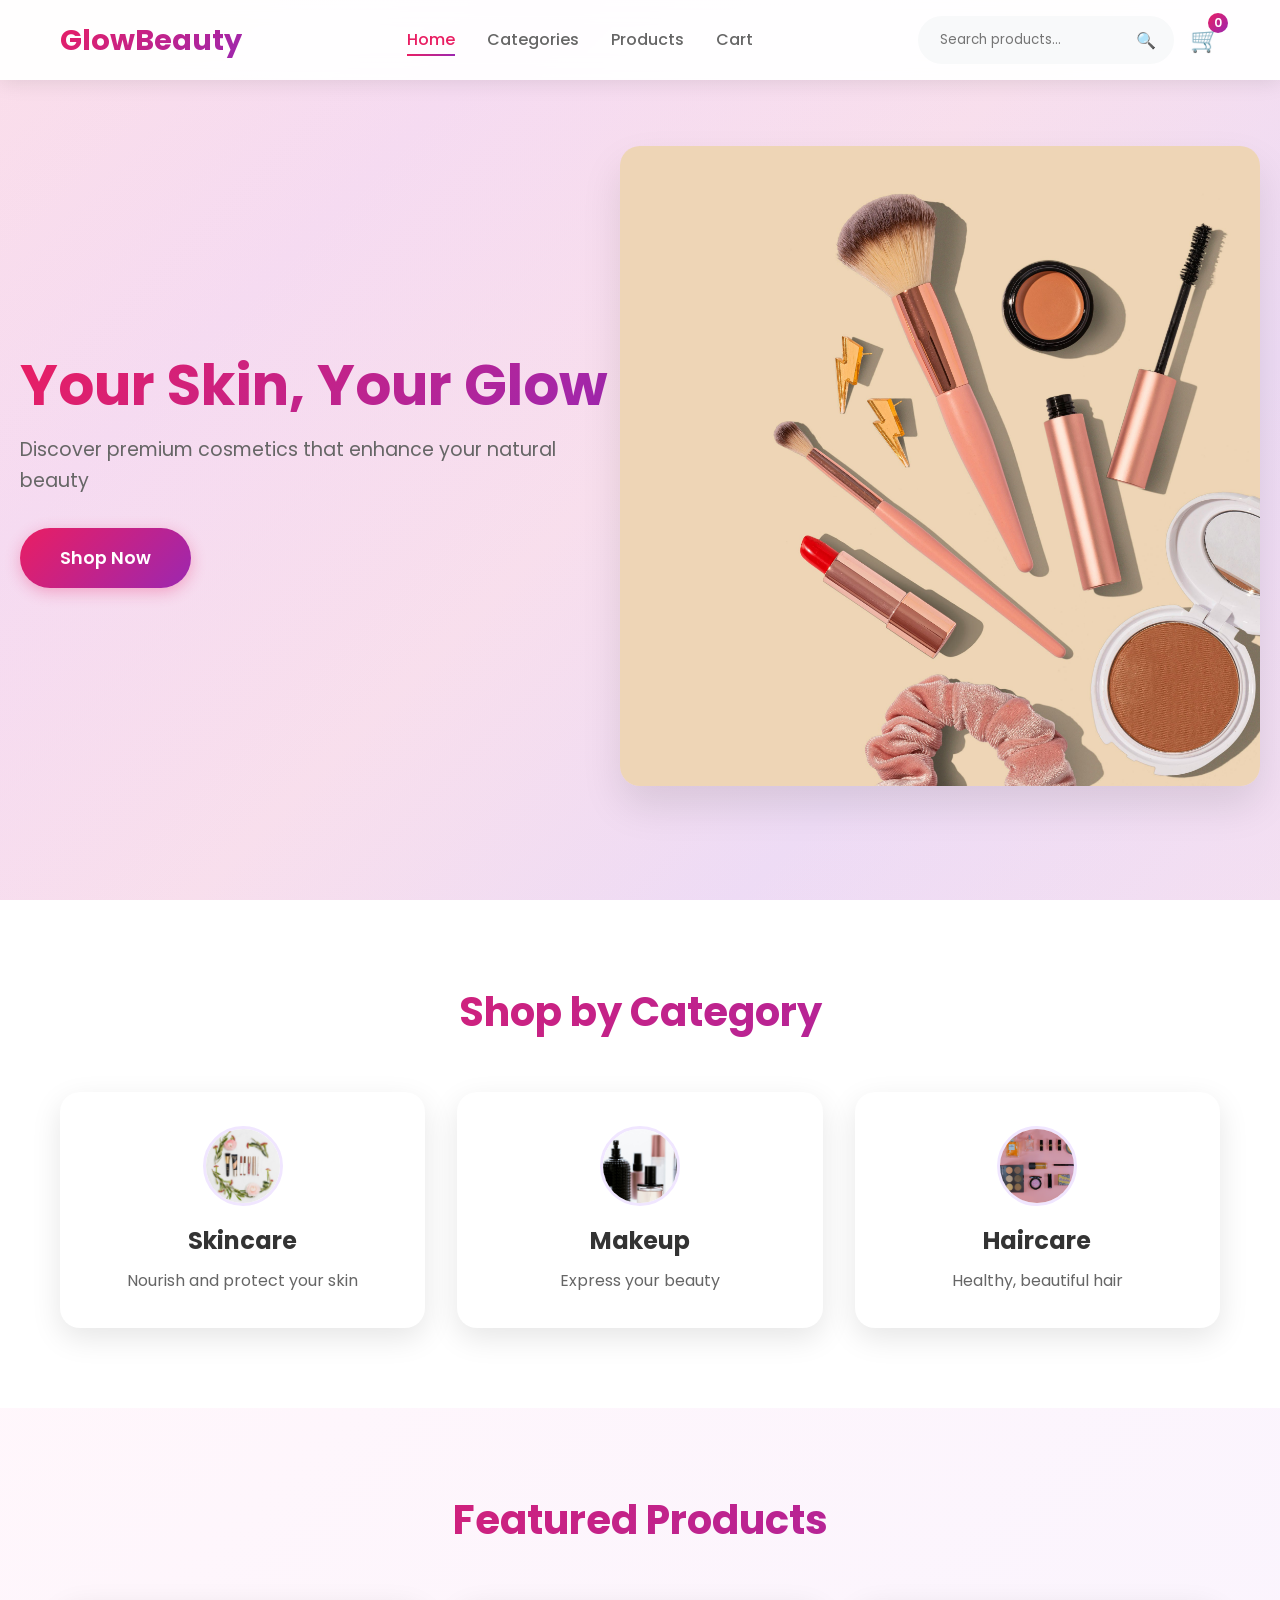
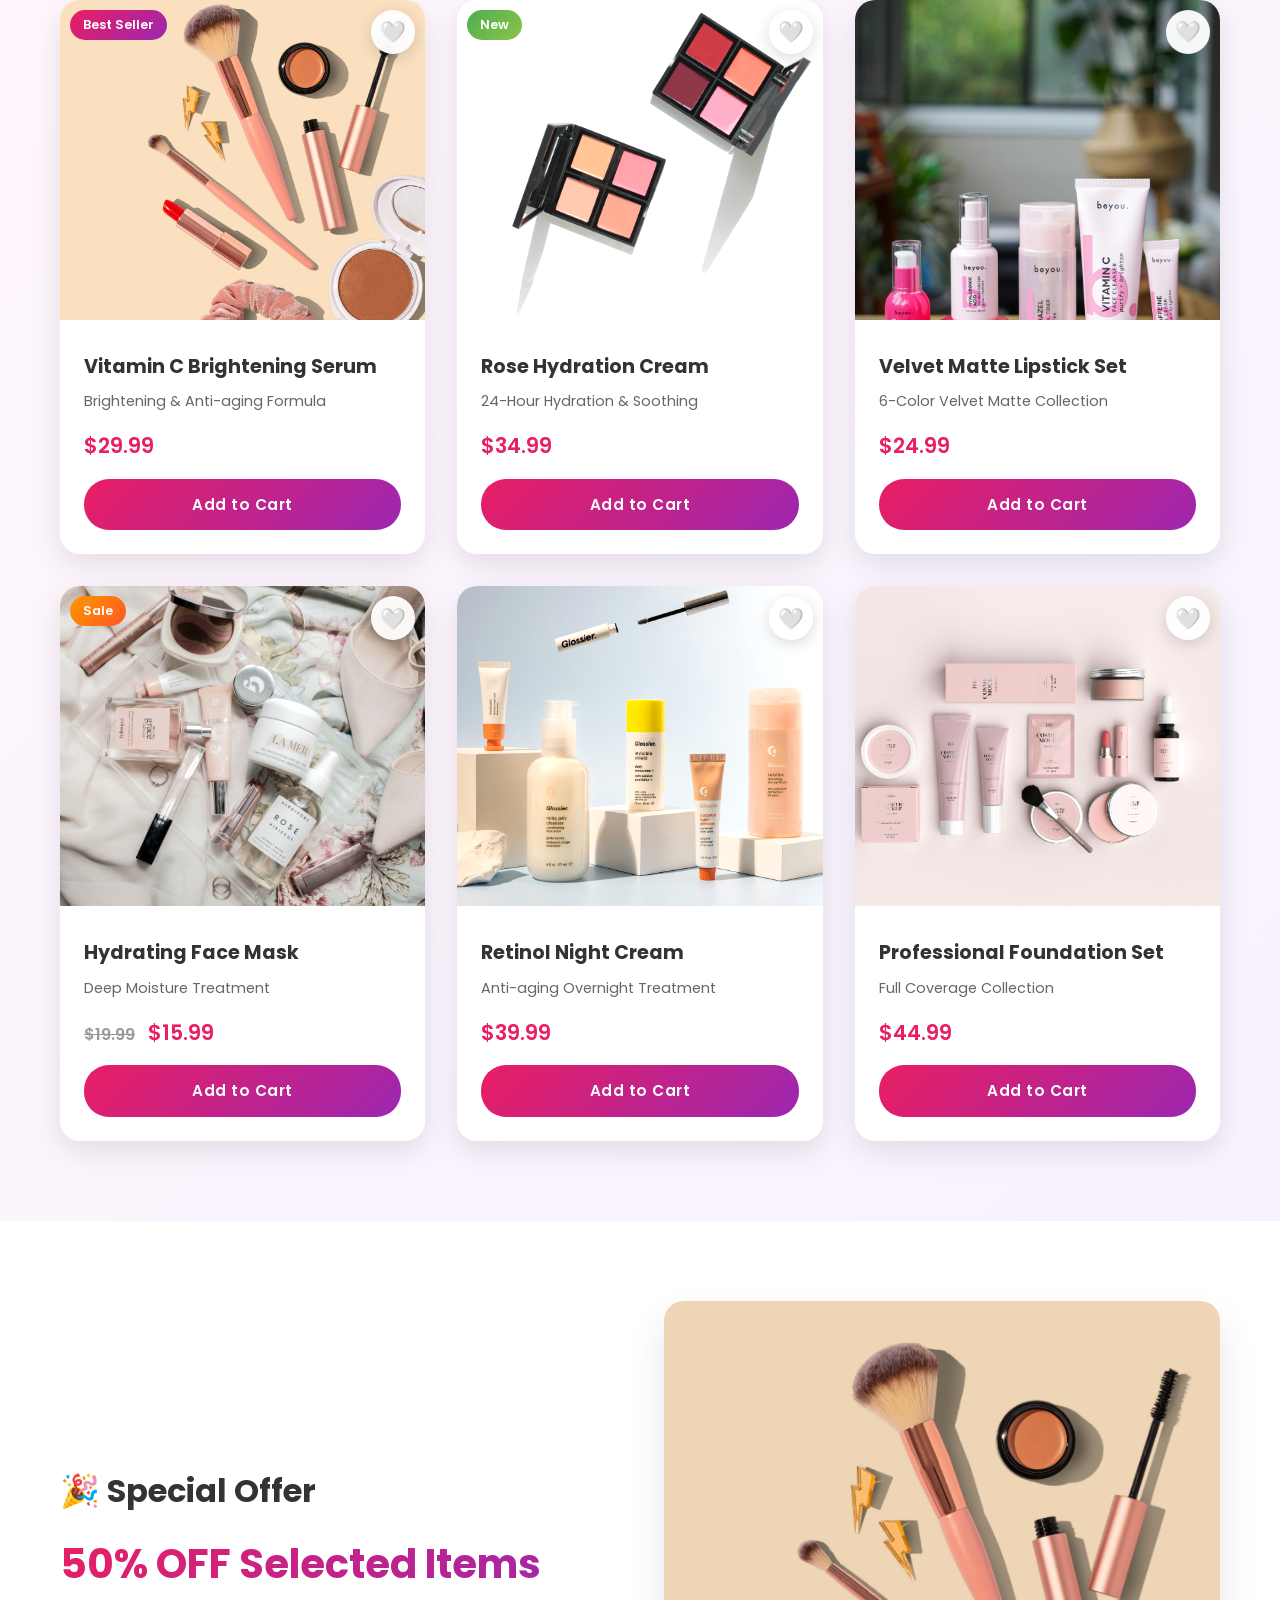
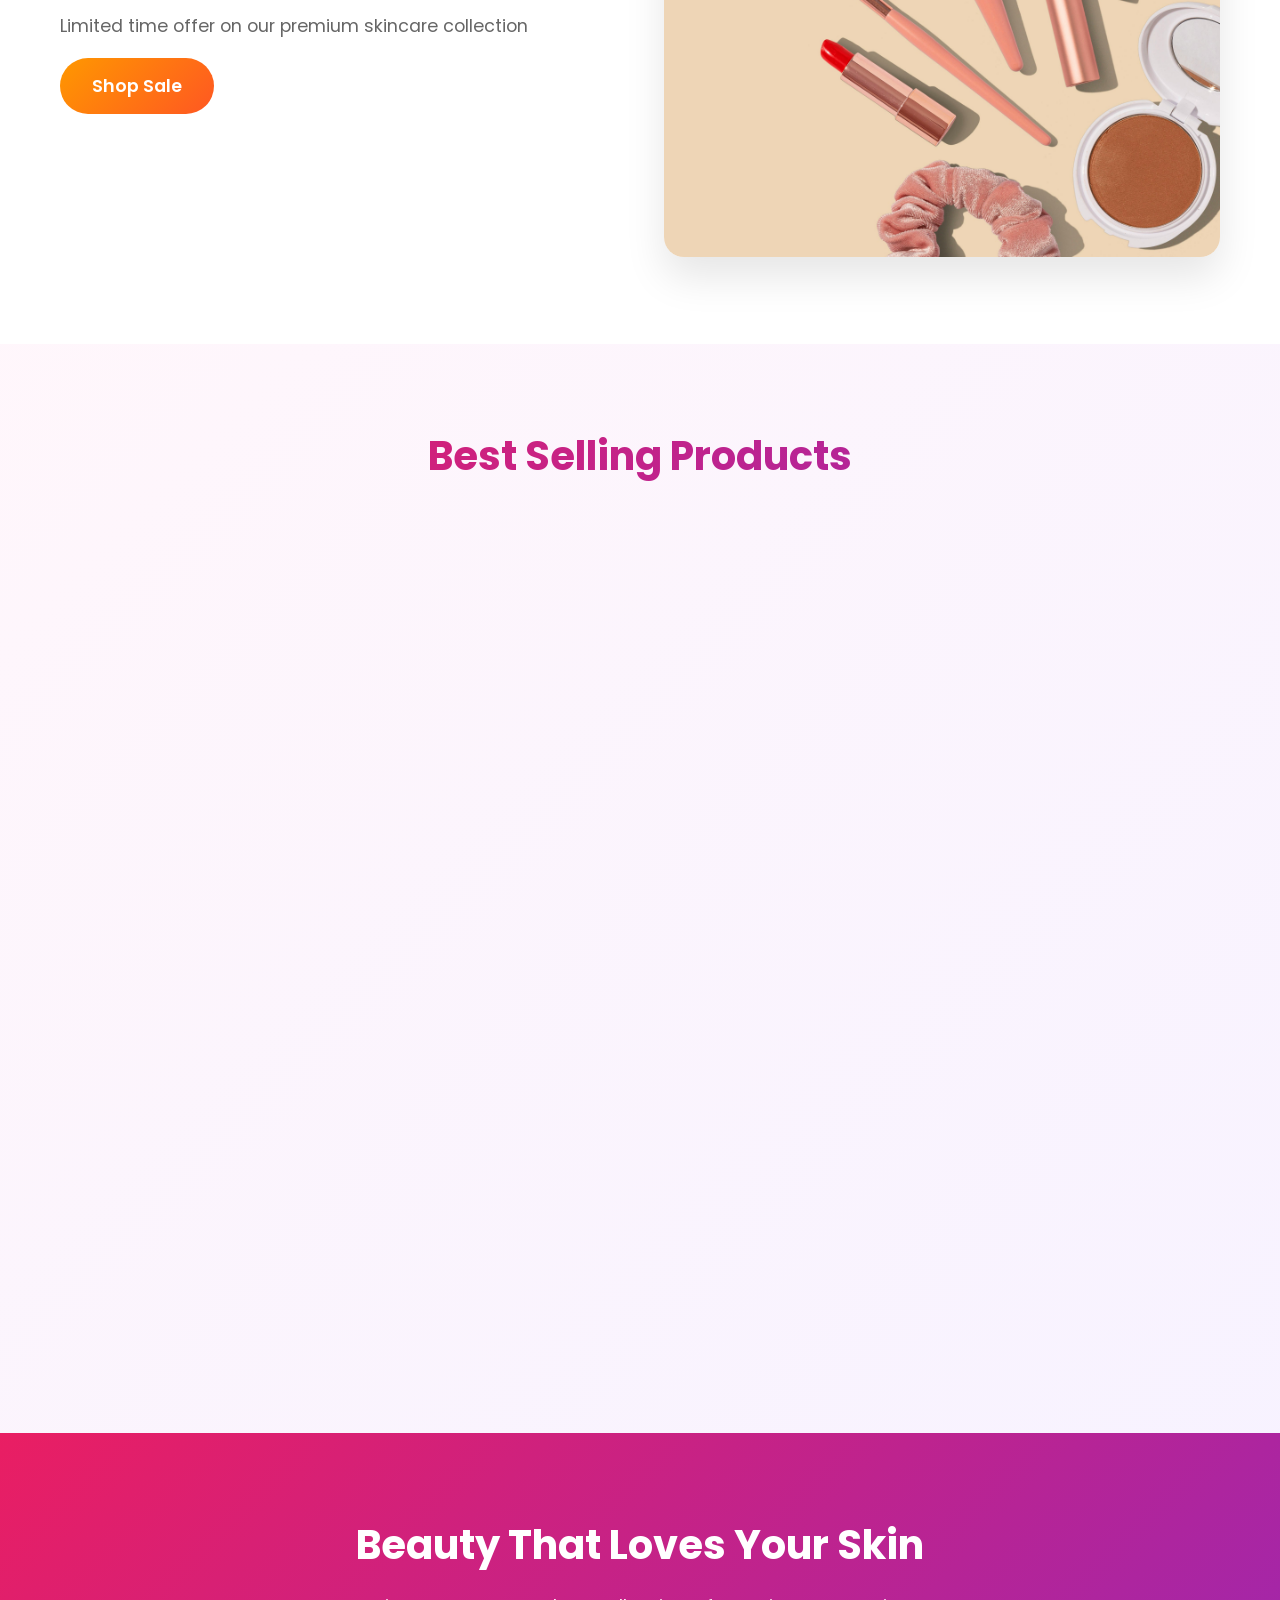
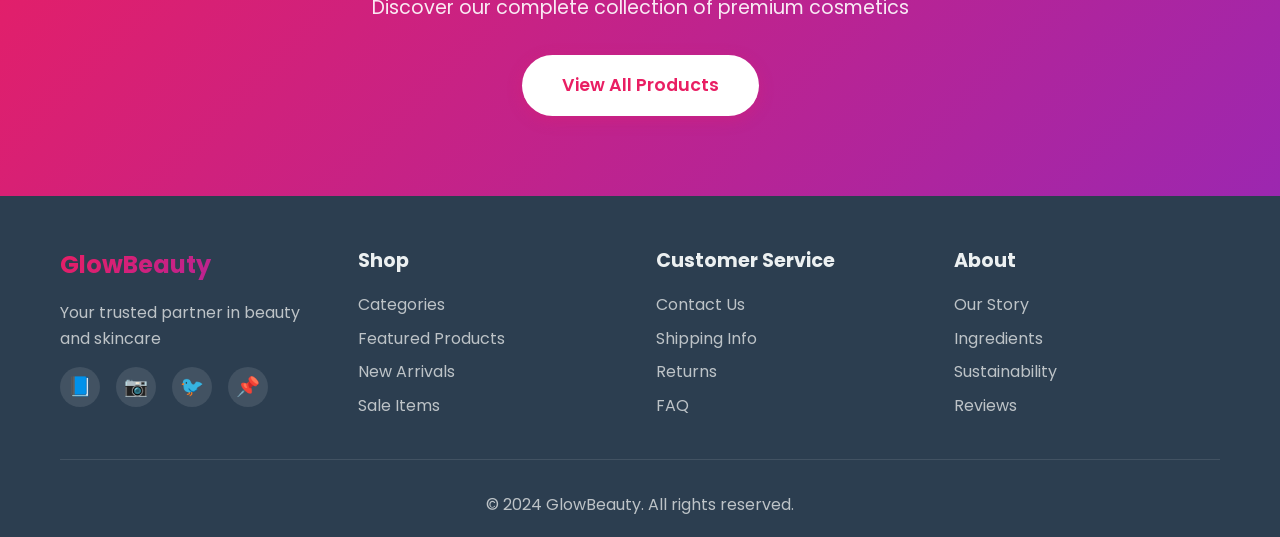
==== index.html @ b6ada960 "first commit" ====
<!DOCTYPE html>
<html lang="en">
<head>
    <meta charset="UTF-8">
    <meta name="viewport" content="width=device-width, initial-scale=1.0">
    <title>GlowBeauty - Premium Cosmetics Shop</title>
    <meta name="description" content="Discover premium cosmetics and skincare products at GlowBeauty. Shop our curated collection of beauty essentials.">
    <link href="https://fonts.googleapis.com/css2?family=Poppins:wght@300;400;500;600;700&display=swap" rel="stylesheet">
    <link rel="stylesheet" href="style.css">
</head>
<body>
    <!-- Header -->
    <header class="header">
        <nav class="navbar">
            <div class="nav-container">
                <div class="logo">
                    <a href="index.html"><h2>GlowBeauty</h2></a>
                </div>
                <ul class="nav-menu">
                    <li><a href="index.html" class="active">Home</a></li>
                    <li><a href="categories.html">Categories</a></li>
                    <li><a href="products.html">Products</a></li>
                    <li><a href="cart.html">Cart</a></li>
                </ul>
                <div class="nav-icons">
                    <div class="search-box">
                        <input type="text" id="searchInput" placeholder="Search products...">
                        <button class="search-btn">🔍</button>
                    </div>
                    <div class="cart-icon" id="cartIconNav">
                        <a href="cart.html">
                            <span class="cart-count">0</span>
                            🛒
                        </a>
                    </div>
                </div>
                <div class="hamburger">
                    <span></span>
                    <span></span>
                    <span></span>
                </div>
            </div>
        </nav>
    </header>

    <!-- Hero Section -->
    <section id="home" class="hero">
        <div class="hero-content">
            <h1>Your Skin, Your Glow</h1>
            <p>Discover premium cosmetics that enhance your natural beauty</p>
            <a href="products.html" class="cta-button">Shop Now</a>
        </div>
        <div class="hero-image">
            <img src="images/products/product1 (1).jpg" alt="Premium Cosmetic Products">
        </div>
    </section>

    <!-- Categories Section -->
    <section id="categories" class="categories">
        <div class="container">
            <h2>Shop by Category</h2>
            <div class="category-grid">
                <a href="products.html?category=skincare" class="category-card">
                    <div class="category-image">
                        <img src="images/categories/category1.jpg" alt="Skincare">
                    </div>
                    <h3>Skincare</h3>
                    <p>Nourish and protect your skin</p>
                </a>
                <a href="products.html?category=makeup" class="category-card">
                    <div class="category-image">
                        <img src="images/categories/category2.jpg" alt="Makeup">
                    </div>
                    <h3>Makeup</h3>
                    <p>Express your beauty</p>
                </a>
                <a href="products.html?category=haircare" class="category-card">
                    <div class="category-image">
                        <img src="images/categories/category3.jpg" alt="Haircare">
                    </div>
                    <h3>Haircare</h3>
                    <p>Healthy, beautiful hair</p>
                </a>
            </div>
        </div>
    </section>

    <!-- Featured Products -->
    <section id="products" class="featured-products">
        <div class="container">
            <h2>Featured Products</h2>
            <div class="product-grid" id="productGrid">
                <!-- Products will be dynamically rendered by JavaScript -->
            </div>
        </div>
    </section>

    <!-- Promotion Section -->
    <section class="promotion">
        <div class="container">
            <div class="promo-content">
                <div class="promo-text">
                    <h2>🎉 Special Offer</h2>
                    <h3>50% OFF Selected Items</h3>
                    <p>Limited time offer on our premium skincare collection</p>
                    <a href="products.html" class="promo-button">Shop Sale</a>
                </div>
                <div class="promo-image">
                    <img src="images/products/product1 (1).jpg" alt="Special Promotion">
                </div>
            </div>
        </div>
    </section>

    <!-- Product Showcase -->
    <section class="product-showcase">
        <div class="container">
            <h2>Best Selling Products</h2>
            <div class="showcase-grid" id="showcaseGrid">
                <!-- Showcase products will be dynamically rendered by JavaScript -->
            </div>
        </div>
    </section>

    <!-- CTA Banner -->
    <section class="cta-banner">
        <div class="container">
            <h2>Beauty That Loves Your Skin</h2>
            <p>Discover our complete collection of premium cosmetics</p>
            <a href="products.html" class="cta-button">View All Products</a>
        </div>
    </section>

    <!-- Footer -->
    <footer class="footer">
        <div class="container">
            <div class="footer-content">
                <div class="footer-section">
                    <h3>GlowBeauty</h3>
                    <p>Your trusted partner in beauty and skincare</p>
                    <div class="social-icons">
                        <a href="#">📘</a>
                        <a href="#">📷</a>
                        <a href="#">🐦</a>
                        <a href="#">📌</a>
                    </div>
                </div>
                <div class="footer-section">
                    <h4>Shop</h4>
                    <ul>
                        <li><a href="categories.html">Categories</a></li>
                        <li><a href="products.html">Featured Products</a></li>
                        <li><a href="products.html">New Arrivals</a></li>
                        <li><a href="products.html">Sale Items</a></li>
                    </ul>
                </div>
                <div class="footer-section">
                    <h4>Customer Service</h4>
                    <ul>
                        <li><a href="#">Contact Us</a></li>
                        <li><a href="#">Shipping Info</a></li>
                        <li><a href="#">Returns</a></li>
                        <li><a href="#">FAQ</a></li>
                    </ul>
                </div>
                <div class="footer-section">
                    <h4>About</h4>
                    <ul>
                        <li><a href="#">Our Story</a></li>
                        <li><a href="#">Ingredients</a></li>
                        <li><a href="#">Sustainability</a></li>
                        <li><a href="#">Reviews</a></li>
                    </ul>
                </div>
            </div>
            <div class="footer-bottom">
                <p>&copy; 2024 GlowBeauty. All rights reserved.</p>
            </div>
        </div>
    </footer>

    <script src="script.js"></script>
</body>
</html>
---- style.css ----
/* Reset and Base Styles */
* {
    margin: 0;
    padding: 0;
    box-sizing: border-box;
}

body {
    font-family: 'Poppins', sans-serif;
    line-height: 1.6;
    color: #333;
    background: linear-gradient(135deg, #fdf4f9 0%, #f9f0ff 25%, #fef4f8 50%, #f5f0ff 75%, #fdf4f9 100%);
    min-height: 100vh;
    background-attachment: fixed;
}

a {
    text-decoration: none;
    color: inherit;
}

.container {
    max-width: 1200px;
    margin: 0 auto;
    padding: 0 20px;
}

/* Header Styles */
.header {
    background: rgba(255, 255, 255, 0.95);
    backdrop-filter: blur(10px);
    position: fixed;
    top: 0;
    width: 100%;
    z-index: 1000;
    box-shadow: 0 2px 20px rgba(0, 0, 0, 0.1);
}

.navbar {
    padding: 1rem 0;
}

.nav-container {
    max-width: 1200px;
    margin: 0 auto;
    padding: 0 20px;
    display: flex;
    justify-content: space-between;
    align-items: center;
}

.logo a {
    text-decoration: none;
}

.logo h2 {
    background: linear-gradient(135deg, #e91e63, #9c27b0);
    -webkit-background-clip: text;
    -webkit-text-fill-color: transparent;
    background-clip: text;
    font-weight: 700;
    font-size: 1.8rem;
}

.nav-menu {
    display: flex;
    list-style: none;
    gap: 2rem;
}

.nav-menu a {
    text-decoration: none;
    color: #666;
    font-weight: 500;
    transition: color 0.3s ease;
    position: relative;
}

.nav-menu a:hover,
.nav-menu a.active {
    color: #e91e63;
}

.nav-menu a::after {
    content: '';
    position: absolute;
    bottom: -5px;
    left: 0;
    width: 0;
    height: 2px;
    background: linear-gradient(90deg, #e91e63, #9c27b0);
    transition: width 0.3s ease;
}

.nav-menu a:hover::after,
.nav-menu a.active::after {
    width: 100%;
}

.nav-icons {
    display: flex;
    align-items: center;
    gap: 1rem;
}

.search-box {
    display: flex;
    align-items: center;
    background: #f8f9fa;
    border-radius: 25px;
    padding: 0.5rem 1rem;
    border: 2px solid transparent;
    transition: border-color 0.3s ease;
}

.search-box:focus-within {
    border-color: #e91e63;
}

.search-box input {
    border: none;
    background: none;
    outline: none;
    padding: 0.25rem;
    width: 200px;
    font-family: 'Poppins', sans-serif;
}

.search-btn {
    background: none;
    border: none;
    cursor: pointer;
    font-size: 1rem;
}

.cart-icon {
    position: relative;
    cursor: pointer;
    font-size: 1.5rem;
    transition: transform 0.3s ease;
}

.cart-icon:hover {
    transform: scale(1.1);
}

.cart-icon a {
    text-decoration: none;
    color: inherit;
}

.cart-count {
    position: absolute;
    top: -8px;
    right: -8px;
    background: linear-gradient(135deg, #e91e63, #9c27b0);
    color: white;
    border-radius: 50%;
    width: 20px;
    height: 20px;
    display: flex;
    align-items: center;
    justify-content: center;
    font-size: 0.75rem;
    font-weight: 600;
}

.hamburger {
    display: none;
    flex-direction: column;
    cursor: pointer;
}

.hamburger span {
    width: 25px;
    height: 3px;
    background: linear-gradient(90deg, #e91e63, #9c27b0);
    margin: 3px 0;
    transition: 0.3s;
}

/* ===== PAGE HEADER (Shared for inner pages) ===== */
.page-header {
    padding: 120px 20px 40px;
    background: linear-gradient(135deg, rgba(233, 30, 99, 0.08) 0%, rgba(156, 39, 176, 0.08) 100%);
    text-align: center;
}

.page-header h1 {
    font-size: 2.8rem;
    font-weight: 700;
    background: linear-gradient(135deg, #e91e63, #9c27b0);
    -webkit-background-clip: text;
    -webkit-text-fill-color: transparent;
    background-clip: text;
    margin-bottom: 0.5rem;
}

.page-header p {
    color: #666;
    font-size: 1.1rem;
}

.breadcrumb {
    display: flex;
    justify-content: center;
    gap: 0.5rem;
    margin-top: 1rem;
    font-size: 0.9rem;
    color: #999;
}

.breadcrumb a {
    color: #e91e63;
    text-decoration: none;
    transition: color 0.3s ease;
}

.breadcrumb a:hover {
    color: #9c27b0;
}

.breadcrumb span {
    color: #ccc;
}

/* Hero Section */
.hero {
    padding: 120px 20px 80px;
    display: flex;
    align-items: center;
    min-height: 100vh;
    background: linear-gradient(135deg, rgba(233, 30, 99, 0.1) 0%, rgba(156, 39, 176, 0.1) 100%);
}

.hero-content {
    flex: 1;
    max-width: 600px;
}

.hero h1 {
    font-size: 3.5rem;
    font-weight: 700;
    background: linear-gradient(135deg, #e91e63, #9c27b0);
    -webkit-background-clip: text;
    -webkit-text-fill-color: transparent;
    background-clip: text;
    margin-bottom: 1rem;
    line-height: 1.2;
}

.hero p {
    font-size: 1.2rem;
    color: #666;
    margin-bottom: 2rem;
}

.cta-button {
    display: inline-block;
    background: linear-gradient(135deg, #e91e63, #9c27b0);
    color: white;
    border: none;
    padding: 1rem 2.5rem;
    font-size: 1.1rem;
    font-weight: 600;
    border-radius: 50px;
    cursor: pointer;
    transition: all 0.3s ease;
    box-shadow: 0 4px 15px rgba(233, 30, 99, 0.3);
    text-decoration: none;
}

.cta-button:hover {
    transform: translateY(-2px);
    box-shadow: 0 6px 25px rgba(233, 30, 99, 0.4);
}

.hero-image {
    flex: 1;
    text-align: center;
}

.hero-image img {
    max-width: 100%;
    height: auto;
    border-radius: 20px;
    box-shadow: 0 20px 40px rgba(0, 0, 0, 0.1);
}

/* Categories Section */
.categories {
    padding: 80px 0;
    background: white;
}

.categories h2 {
    text-align: center;
    font-size: 2.5rem;
    margin-bottom: 3rem;
    background: linear-gradient(135deg, #e91e63, #9c27b0);
    -webkit-background-clip: text;
    -webkit-text-fill-color: transparent;
    background-clip: text;
}

.category-grid {
    display: grid;
    grid-template-columns: repeat(auto-fit, minmax(250px, 1fr));
    gap: 2rem;
}

.category-card {
    background: white;
    padding: 2rem;
    border-radius: 20px;
    text-align: center;
    box-shadow: 0 10px 30px rgba(0, 0, 0, 0.1);
    transition: all 0.3s ease;
    cursor: pointer;
    border: 2px solid transparent;
}

.category-card:hover {
    transform: translateY(-10px);
    box-shadow: 0 20px 40px rgba(233, 30, 99, 0.2);
    border-color: #e91e63;
}

.category-icon {
    font-size: 3rem;
    margin-bottom: 1rem;
}

.category-image {
    width: 80px;
    height: 80px;
    border-radius: 50%;
    overflow: hidden;
    margin: 0 auto 1rem;
    border: 3px solid #f0e6ff;
}

.category-image img {
    width: 100%;
    height: 100%;
    object-fit: cover;
    transition: transform 0.3s ease;
}

.category-card:hover .category-image img {
    transform: scale(1.1);
}

.category-card h3 {
    font-size: 1.5rem;
    margin-bottom: 0.5rem;
    color: #333;
}

.category-card p {
    color: #666;
}

/* ===== CATEGORIES PAGE - Large Category Cards ===== */
.categories-page .category-grid {
    grid-template-columns: repeat(auto-fit, minmax(320px, 1fr));
    gap: 2.5rem;
}

.categories-page .category-card {
    padding: 0;
    overflow: hidden;
}

.categories-page .category-card .category-image-large {
    width: 100%;
    height: 220px;
    border-radius: 0;
    overflow: hidden;
    margin: 0;
    border: none;
}

.categories-page .category-card .category-image-large img {
    width: 100%;
    height: 100%;
    object-fit: cover;
    transition: transform 0.5s ease;
}

.categories-page .category-card:hover .category-image-large img {
    transform: scale(1.1);
}

.categories-page .category-card .category-info {
    padding: 1.5rem 2rem 2rem;
}

.categories-page .category-card .category-info h3 {
    font-size: 1.4rem;
    margin-bottom: 0.5rem;
}

.categories-page .category-card .category-info p {
    color: #666;
    margin-bottom: 1rem;
    font-size: 0.95rem;
}

.category-link {
    display: inline-block;
    color: #e91e63;
    font-weight: 600;
    text-decoration: none;
    transition: all 0.3s ease;
    font-size: 0.95rem;
}

.category-link:hover {
    color: #9c27b0;
    letter-spacing: 1px;
}

/* Featured Products */
.featured-products {
    padding: 80px 0;
    background: linear-gradient(135deg, rgba(255, 238, 248, 0.5) 0%, rgba(240, 230, 255, 0.5) 100%);
}

.featured-products h2 {
    text-align: center;
    font-size: 2.5rem;
    margin-bottom: 3rem;
    background: linear-gradient(135deg, #e91e63, #9c27b0);
    -webkit-background-clip: text;
    -webkit-text-fill-color: transparent;
    background-clip: text;
}

.product-grid {
    display: grid;
    grid-template-columns: repeat(auto-fit, minmax(280px, 1fr));
    gap: 2rem;
}

.product-card {
    background: white;
    border-radius: 20px;
    overflow: hidden;
    box-shadow: 0 10px 30px rgba(0, 0, 0, 0.1);
    transition: all 0.3s ease;
    position: relative;
}

.product-card:hover {
    transform: translateY(-10px) scale(1.02);
    box-shadow: 0 25px 50px rgba(233, 30, 99, 0.25);
}

.product-badge {
    position: absolute;
    top: 10px;
    left: 10px;
    background: linear-gradient(135deg, #e91e63, #9c27b0);
    color: white;
    padding: 0.3rem 0.8rem;
    border-radius: 20px;
    font-size: 0.8rem;
    font-weight: 600;
    z-index: 1;
}

.product-badge.new {
    background: linear-gradient(135deg, #4caf50, #8bc34a);
}

.product-badge.sale {
    background: linear-gradient(135deg, #ff9800, #ff5722);
}

.product-image {
    position: relative;
    overflow: hidden;
}

.product-image img {
    width: 100%;
    height: 320px;
    object-fit: cover;
    transition: transform 0.4s ease, filter 0.3s ease;
    filter: brightness(1.05);
}

.product-card:hover .product-image img {
    transform: scale(1.1);
    filter: brightness(1.1);
}

.wishlist-btn {
    position: absolute;
    top: 10px;
    right: 10px;
    background: rgba(255, 255, 255, 0.95);
    border: none;
    width: 44px;
    height: 44px;
    border-radius: 50%;
    display: flex;
    align-items: center;
    justify-content: center;
    cursor: pointer;
    font-size: 1.3rem;
    transition: all 0.3s ease;
    box-shadow: 0 4px 15px rgba(0, 0, 0, 0.15);
    backdrop-filter: blur(10px);
}

.wishlist-btn:hover {
    transform: scale(1.1);
}

.product-info {
    padding: 1.5rem;
}

.product-info h3 {
    font-size: 1.2rem;
    margin-bottom: 0.5rem;
    color: #333;
}

.product-info h3 a {
    color: #333;
    text-decoration: none;
    transition: color 0.3s ease;
}

.product-info h3 a:hover {
    color: #e91e63;
}

.product-info p {
    color: #666;
    margin-bottom: 1rem;
    font-size: 0.9rem;
}

.product-price {
    font-size: 1.3rem;
    font-weight: 600;
    color: #e91e63;
    margin-bottom: 1rem;
}

.original-price {
    text-decoration: line-through;
    color: #999;
    font-size: 1rem;
    margin-right: 0.5rem;
}

.add-to-cart {
    width: 100%;
    background: linear-gradient(135deg, #e91e63, #9c27b0);
    color: white;
    border: none;
    padding: 0.9rem;
    border-radius: 25px;
    font-weight: 600;
    cursor: pointer;
    transition: all 0.3s ease;
    font-size: 0.95rem;
    letter-spacing: 0.5px;
    position: relative;
    overflow: hidden;
    font-family: 'Poppins', sans-serif;
}

.add-to-cart:hover {
    transform: translateY(-2px);
    box-shadow: 0 6px 20px rgba(233, 30, 99, 0.4);
}

.add-to-cart::before {
    content: '';
    position: absolute;
    top: 0;
    left: -100%;
    width: 100%;
    height: 100%;
    background: linear-gradient(90deg, transparent, rgba(255, 255, 255, 0.2), transparent);
    transition: left 0.5s;
}

.add-to-cart:hover::before {
    left: 100%;
}

/* ===== PRODUCTS PAGE - Filters ===== */
.products-page-section {
    padding: 40px 0 80px;
}

.products-toolbar {
    display: flex;
    justify-content: space-between;
    align-items: center;
    margin-bottom: 2rem;
    flex-wrap: wrap;
    gap: 1rem;
}

.filter-group {
    display: flex;
    gap: 0.75rem;
    flex-wrap: wrap;
}

.filter-btn {
    padding: 0.6rem 1.5rem;
    border: 2px solid #e0e0e0;
    background: white;
    border-radius: 50px;
    font-family: 'Poppins', sans-serif;
    font-weight: 500;
    font-size: 0.9rem;
    color: #666;
    cursor: pointer;
    transition: all 0.3s ease;
}

.filter-btn:hover,
.filter-btn.active {
    border-color: #e91e63;
    color: #e91e63;
    background: rgba(233, 30, 99, 0.05);
}

.filter-btn.active {
    background: linear-gradient(135deg, #e91e63, #9c27b0);
    color: white;
    border-color: transparent;
}

.sort-select {
    padding: 0.6rem 1.2rem;
    border: 2px solid #e0e0e0;
    border-radius: 50px;
    font-family: 'Poppins', sans-serif;
    font-size: 0.9rem;
    color: #666;
    background: white;
    cursor: pointer;
    outline: none;
    transition: border-color 0.3s ease;
}

.sort-select:focus {
    border-color: #e91e63;
}

.results-count {
    color: #999;
    font-size: 0.9rem;
}

/* ===== PRODUCT DETAILS PAGE ===== */
.product-details-section {
    padding: 40px 0 80px;
}

.product-details-grid {
    display: grid;
    grid-template-columns: 1fr 1fr;
    gap: 3rem;
    background: white;
    border-radius: 24px;
    overflow: hidden;
    box-shadow: 0 10px 40px rgba(0, 0, 0, 0.08);
}

.product-details-image {
    position: relative;
    overflow: hidden;
}

.product-details-image img {
    width: 100%;
    height: 100%;
    min-height: 500px;
    object-fit: cover;
}

.product-details-info {
    padding: 3rem 3rem 3rem 0;
    display: flex;
    flex-direction: column;
    justify-content: center;
}

.product-details-info .product-category {
    display: inline-block;
    background: linear-gradient(135deg, rgba(233, 30, 99, 0.1), rgba(156, 39, 176, 0.1));
    color: #e91e63;
    padding: 0.4rem 1rem;
    border-radius: 50px;
    font-size: 0.85rem;
    font-weight: 500;
    margin-bottom: 1rem;
    width: fit-content;
    text-transform: capitalize;
}

.product-details-info h1 {
    font-size: 2rem;
    font-weight: 700;
    color: #333;
    margin-bottom: 1rem;
    line-height: 1.3;
}

.product-details-info .detail-price {
    font-size: 2rem;
    font-weight: 700;
    color: #e91e63;
    margin-bottom: 1.5rem;
}

.product-details-info .detail-price .original-price {
    font-size: 1.3rem;
}

.product-details-info .detail-description {
    color: #666;
    font-size: 1.05rem;
    line-height: 1.8;
    margin-bottom: 2rem;
}

.product-details-info .detail-features {
    list-style: none;
    margin-bottom: 2rem;
}

.product-details-info .detail-features li {
    padding: 0.5rem 0;
    color: #555;
    font-size: 0.95rem;
}

.product-details-info .detail-features li::before {
    content: '✓';
    color: #4caf50;
    font-weight: 700;
    margin-right: 0.75rem;
}

.quantity-selector {
    display: flex;
    align-items: center;
    gap: 1rem;
    margin-bottom: 2rem;
}

.quantity-selector label {
    font-weight: 600;
    color: #333;
}

.quantity-selector .qty-controls {
    display: flex;
    align-items: center;
    border: 2px solid #e0e0e0;
    border-radius: 50px;
    overflow: hidden;
}

.quantity-selector .qty-btn {
    width: 40px;
    height: 40px;
    border: none;
    background: #f8f9fa;
    color: #333;
    font-size: 1.2rem;
    cursor: pointer;
    transition: all 0.3s ease;
    font-family: 'Poppins', sans-serif;
}

.quantity-selector .qty-btn:hover {
    background: #e91e63;
    color: white;
}

.quantity-selector .qty-value {
    width: 50px;
    text-align: center;
    font-weight: 600;
    font-size: 1rem;
    border: none;
    border-left: 2px solid #e0e0e0;
    border-right: 2px solid #e0e0e0;
    padding: 0.5rem;
    font-family: 'Poppins', sans-serif;
    outline: none;
}

.detail-actions {
    display: flex;
    gap: 1rem;
}

.detail-actions .add-to-cart {
    flex: 1;
    padding: 1rem;
    font-size: 1.05rem;
}

.detail-actions .wishlist-detail-btn {
    width: 55px;
    height: 55px;
    border-radius: 50%;
    border: 2px solid #e0e0e0;
    background: white;
    cursor: pointer;
    font-size: 1.4rem;
    display: flex;
    align-items: center;
    justify-content: center;
    transition: all 0.3s ease;
}

.detail-actions .wishlist-detail-btn:hover {
    border-color: #e91e63;
    transform: scale(1.05);
}

/* Related Products */
.related-products {
    padding: 60px 0 80px;
}

.related-products h2 {
    text-align: center;
    font-size: 2rem;
    margin-bottom: 2rem;
    background: linear-gradient(135deg, #e91e63, #9c27b0);
    -webkit-background-clip: text;
    -webkit-text-fill-color: transparent;
    background-clip: text;
}

/* ===== CART PAGE ===== */
.cart-page-section {
    padding: 40px 0 80px;
}

.cart-page-layout {
    display: grid;
    grid-template-columns: 1fr 380px;
    gap: 2rem;
    align-items: start;
}

.cart-items-list {
    background: white;
    border-radius: 20px;
    box-shadow: 0 10px 30px rgba(0, 0, 0, 0.08);
    overflow: hidden;
}

.cart-items-header {
    display: grid;
    grid-template-columns: 3fr 1fr 1fr 1fr auto;
    padding: 1.2rem 2rem;
    background: linear-gradient(135deg, rgba(233, 30, 99, 0.05), rgba(156, 39, 176, 0.05));
    font-weight: 600;
    color: #666;
    font-size: 0.9rem;
    text-transform: uppercase;
    letter-spacing: 0.5px;
}

.cart-page-item {
    display: grid;
    grid-template-columns: 3fr 1fr 1fr 1fr auto;
    padding: 1.5rem 2rem;
    align-items: center;
    border-bottom: 1px solid #f0f0f0;
    transition: background 0.3s ease;
}

.cart-page-item:hover {
    background: rgba(233, 30, 99, 0.02);
}

.cart-page-item:last-child {
    border-bottom: none;
}

.cart-item-product {
    display: flex;
    align-items: center;
    gap: 1rem;
}

.cart-item-product img {
    width: 80px;
    height: 80px;
    object-fit: cover;
    border-radius: 12px;
}

.cart-item-product h4 {
    font-size: 1rem;
    color: #333;
    margin-bottom: 0.25rem;
}

.cart-item-product p {
    color: #999;
    font-size: 0.85rem;
}

.cart-item-price {
    font-weight: 600;
    color: #333;
}

.cart-item-qty {
    display: flex;
    align-items: center;
    gap: 0.5rem;
}

.cart-item-qty .qty-btn-small {
    width: 32px;
    height: 32px;
    border-radius: 50%;
    border: 2px solid #e0e0e0;
    background: white;
    cursor: pointer;
    font-size: 1rem;
    display: flex;
    align-items: center;
    justify-content: center;
    transition: all 0.3s ease;
    font-family: 'Poppins', sans-serif;
}

.cart-item-qty .qty-btn-small:hover {
    border-color: #e91e63;
    color: #e91e63;
}

.cart-item-qty span {
    font-weight: 600;
    width: 30px;
    text-align: center;
}

.cart-item-subtotal {
    font-weight: 700;
    color: #e91e63;
    font-size: 1.05rem;
}

.cart-item-remove {
    background: none;
    border: none;
    color: #ccc;
    cursor: pointer;
    font-size: 1.3rem;
    transition: color 0.3s ease;
    padding: 0.5rem;
}

.cart-item-remove:hover {
    color: #e74c3c;
}

/* Cart Summary Sidebar */
.cart-summary {
    background: white;
    border-radius: 20px;
    box-shadow: 0 10px 30px rgba(0, 0, 0, 0.08);
    padding: 2rem;
    position: sticky;
    top: 100px;
}

.cart-summary h3 {
    font-size: 1.3rem;
    margin-bottom: 1.5rem;
    color: #333;
}

.summary-row {
    display: flex;
    justify-content: space-between;
    padding: 0.8rem 0;
    border-bottom: 1px solid #f0f0f0;
    color: #666;
}

.summary-row:last-of-type {
    border-bottom: 2px solid #e91e63;
    padding-bottom: 1.2rem;
    margin-bottom: 1.5rem;
}

.summary-row.total {
    font-weight: 700;
    font-size: 1.2rem;
    color: #333;
    border-bottom: none;
    padding-top: 1.2rem;
}

.summary-row.total span:last-child {
    color: #e91e63;
    font-size: 1.4rem;
}

.cart-summary .checkout-btn {
    width: 100%;
    background: linear-gradient(135deg, #e91e63, #9c27b0);
    color: white;
    border: none;
    padding: 1rem;
    border-radius: 25px;
    font-size: 1.1rem;
    font-weight: 600;
    cursor: pointer;
    transition: all 0.3s ease;
    margin-bottom: 1rem;
    display: block;
    text-align: center;
    text-decoration: none;
    font-family: 'Poppins', sans-serif;
}

.cart-summary .checkout-btn:hover {
    transform: translateY(-2px);
    box-shadow: 0 6px 25px rgba(233, 30, 99, 0.3);
}

.continue-shopping {
    display: block;
    text-align: center;
    color: #e91e63;
    text-decoration: none;
    font-weight: 500;
    transition: color 0.3s ease;
}

.continue-shopping:hover {
    color: #9c27b0;
}

/* Empty State */
.empty-state {
    text-align: center;
    padding: 4rem 2rem;
}

.empty-state .empty-icon {
    font-size: 4rem;
    margin-bottom: 1.5rem;
}

.empty-state h3 {
    font-size: 1.5rem;
    color: #333;
    margin-bottom: 0.75rem;
}

.empty-state p {
    color: #666;
    margin-bottom: 2rem;
}

/* ===== CHECKOUT PAGE ===== */
.checkout-section {
    padding: 40px 0 80px;
}

.checkout-layout {
    display: grid;
    grid-template-columns: 1fr 400px;
    gap: 2rem;
    align-items: start;
}

.checkout-form-card {
    background: white;
    border-radius: 20px;
    box-shadow: 0 10px 30px rgba(0, 0, 0, 0.08);
    padding: 2.5rem;
}

.checkout-form-card h2 {
    font-size: 1.5rem;
    color: #333;
    margin-bottom: 2rem;
    padding-bottom: 1rem;
    border-bottom: 2px solid #f0f0f0;
}

.form-group {
    margin-bottom: 1.5rem;
}

.form-group label {
    display: block;
    font-weight: 600;
    color: #333;
    margin-bottom: 0.5rem;
    font-size: 0.95rem;
}

.form-group input,
.form-group textarea,
.form-group select {
    width: 100%;
    padding: 0.85rem 1.2rem;
    border: 2px solid #e0e0e0;
    border-radius: 12px;
    font-family: 'Poppins', sans-serif;
    font-size: 0.95rem;
    transition: border-color 0.3s ease, box-shadow 0.3s ease;
    outline: none;
    color: #333;
}

.form-group input:focus,
.form-group textarea:focus,
.form-group select:focus {
    border-color: #e91e63;
    box-shadow: 0 0 0 3px rgba(233, 30, 99, 0.1);
}

.form-group textarea {
    resize: vertical;
    min-height: 100px;
}

.form-row {
    display: grid;
    grid-template-columns: 1fr 1fr;
    gap: 1.5rem;
}

.place-order-btn {
    width: 100%;
    background: linear-gradient(135deg, #e91e63, #9c27b0);
    color: white;
    border: none;
    padding: 1.1rem;
    border-radius: 25px;
    font-size: 1.15rem;
    font-weight: 600;
    cursor: pointer;
    transition: all 0.3s ease;
    font-family: 'Poppins', sans-serif;
    margin-top: 1rem;
    letter-spacing: 0.5px;
}

.place-order-btn:hover {
    transform: translateY(-2px);
    box-shadow: 0 6px 25px rgba(233, 30, 99, 0.3);
}

.place-order-btn:disabled {
    opacity: 0.7;
    cursor: not-allowed;
    transform: none;
    box-shadow: none;
}

/* Order Summary (checkout sidebar) */
.order-summary-card {
    background: white;
    border-radius: 20px;
    box-shadow: 0 10px 30px rgba(0, 0, 0, 0.08);
    padding: 2rem;
    position: sticky;
    top: 100px;
}

.order-summary-card h3 {
    font-size: 1.3rem;
    margin-bottom: 1.5rem;
    color: #333;
}

.order-item {
    display: flex;
    align-items: center;
    gap: 1rem;
    padding: 0.8rem 0;
    border-bottom: 1px solid #f0f0f0;
}

.order-item img {
    width: 55px;
    height: 55px;
    object-fit: cover;
    border-radius: 10px;
}

.order-item-info {
    flex: 1;
}

.order-item-info h4 {
    font-size: 0.9rem;
    color: #333;
    margin-bottom: 0.2rem;
}

.order-item-info p {
    color: #999;
    font-size: 0.8rem;
}

.order-item span {
    font-weight: 600;
    color: #e91e63;
    font-size: 0.95rem;
}

/* Success Modal / Message */
.success-overlay {
    position: fixed;
    top: 0;
    left: 0;
    width: 100%;
    height: 100%;
    background: rgba(0, 0, 0, 0.5);
    backdrop-filter: blur(5px);
    display: flex;
    align-items: center;
    justify-content: center;
    z-index: 3000;
    animation: fadeInOverlay 0.3s ease;
}

@keyframes fadeInOverlay {
    from { opacity: 0; }
    to { opacity: 1; }
}

.success-message {
    background: white;
    border-radius: 24px;
    padding: 3rem;
    text-align: center;
    max-width: 450px;
    width: 90%;
    animation: scaleIn 0.4s ease;
    box-shadow: 0 20px 60px rgba(0, 0, 0, 0.15);
}

@keyframes scaleIn {
    from { transform: scale(0.8); opacity: 0; }
    to { transform: scale(1); opacity: 1; }
}

.success-message .success-icon {
    font-size: 4rem;
    margin-bottom: 1.5rem;
}

.success-message h2 {
    font-size: 1.6rem;
    color: #333;
    margin-bottom: 0.75rem;
}

.success-message p {
    color: #666;
    margin-bottom: 2rem;
    line-height: 1.7;
}

.success-message .cta-button {
    display: inline-block;
    text-decoration: none;
}

/* Promotion Section */
.promotion {
    padding: 80px 0;
    background: white;
}

.promo-content {
    display: grid;
    grid-template-columns: 1fr 1fr;
    align-items: center;
    gap: 3rem;
}

.promo-text h2 {
    font-size: 2rem;
    margin-bottom: 1rem;
}

.promo-text h3 {
    font-size: 2.5rem;
    background: linear-gradient(135deg, #e91e63, #9c27b0);
    -webkit-background-clip: text;
    -webkit-text-fill-color: transparent;
    background-clip: text;
    margin-bottom: 1rem;
}

.promo-text p {
    color: #666;
    margin-bottom: 2rem;
    font-size: 1.1rem;
}

.promo-button {
    background: linear-gradient(135deg, #ff9800, #ff5722);
    color: white;
    border: none;
    padding: 1rem 2rem;
    font-size: 1.1rem;
    font-weight: 600;
    border-radius: 50px;
    cursor: pointer;
    transition: all 0.3s ease;
}

.promo-button:hover {
    transform: translateY(-2px);
    box-shadow: 0 6px 25px rgba(255, 152, 0, 0.3);
}

.promo-image img {
    width: 100%;
    height: auto;
    border-radius: 20px;
    box-shadow: 0 20px 40px rgba(0, 0, 0, 0.1);
}

/* Product Showcase */
.product-showcase {
    padding: 80px 0;
    background: linear-gradient(135deg, rgba(255, 238, 248, 0.5) 0%, rgba(240, 230, 255, 0.5) 100%);
}

.product-showcase h2 {
    text-align: center;
    font-size: 2.5rem;
    margin-bottom: 3rem;
    background: linear-gradient(135deg, #e91e63, #9c27b0);
    -webkit-background-clip: text;
    -webkit-text-fill-color: transparent;
    background-clip: text;
}

.showcase-grid {
    display: grid;
    grid-template-columns: repeat(auto-fit, minmax(200px, 1fr));
    gap: 2rem;
}

.showcase-card {
    background: white;
    padding: 1.5rem;
    border-radius: 15px;
    text-align: center;
    box-shadow: 0 10px 30px rgba(0, 0, 0, 0.1);
    transition: all 0.3s ease;
    cursor: pointer;
}

.showcase-card:hover {
    transform: translateY(-5px);
    box-shadow: 0 15px 35px rgba(233, 30, 99, 0.2);
}

.showcase-card img {
    width: 100%;
    height: 200px;
    object-fit: cover;
    border-radius: 10px;
    margin-bottom: 1rem;
}

.showcase-card h4 {
    font-size: 1.1rem;
    margin-bottom: 0.5rem;
    color: #333;
}

.showcase-card p {
    color: #e91e63;
    font-weight: 600;
    font-size: 1.1rem;
}

/* CTA Banner */
.cta-banner {
    padding: 80px 0;
    background: linear-gradient(135deg, #e91e63, #9c27b0);
    text-align: center;
    color: white;
}

.cta-banner h2 {
    font-size: 2.5rem;
    margin-bottom: 1rem;
}

.cta-banner p {
    font-size: 1.2rem;
    margin-bottom: 2rem;
    opacity: 0.9;
}

.cta-banner .cta-button {
    background: white;
    color: #e91e63;
}

.cta-banner .cta-button:hover {
    background: #f8f9fa;
}

/* Footer */
.footer {
    background: #2c3e50;
    color: white;
    padding: 50px 0 20px;
}

.footer-content {
    display: grid;
    grid-template-columns: repeat(auto-fit, minmax(250px, 1fr));
    gap: 2rem;
    margin-bottom: 2rem;
}

.footer-section h3 {
    font-size: 1.5rem;
    margin-bottom: 1rem;
    background: linear-gradient(135deg, #e91e63, #9c27b0);
    -webkit-background-clip: text;
    -webkit-text-fill-color: transparent;
    background-clip: text;
}

.footer-section h4 {
    font-size: 1.2rem;
    margin-bottom: 1rem;
    color: #ecf0f1;
}

.footer-section p {
    color: #bdc3c7;
    margin-bottom: 1rem;
}

.footer-section ul {
    list-style: none;
}

.footer-section ul li {
    margin-bottom: 0.5rem;
}

.footer-section ul li a {
    color: #bdc3c7;
    text-decoration: none;
    transition: color 0.3s ease;
}

.footer-section ul li a:hover {
    color: #e91e63;
}

.social-icons {
    display: flex;
    gap: 1rem;
}

.social-icons a {
    display: inline-flex;
    align-items: center;
    justify-content: center;
    width: 40px;
    height: 40px;
    background: rgba(255, 255, 255, 0.1);
    border-radius: 50%;
    text-decoration: none;
    font-size: 1.2rem;
    transition: all 0.3s ease;
}

.social-icons a:hover {
    background: linear-gradient(135deg, #e91e63, #9c27b0);
    transform: translateY(-3px);
}

.footer-bottom {
    text-align: center;
    padding-top: 2rem;
    border-top: 1px solid rgba(255, 255, 255, 0.1);
    color: #bdc3c7;
}

/* Modal Styles */
.modal {
    display: none;
    position: fixed;
    z-index: 2000;
    left: 0;
    top: 0;
    width: 100%;
    height: 100%;
    background-color: rgba(0, 0, 0, 0.5);
    backdrop-filter: blur(5px);
}

.modal-content {
    background-color: white;
    margin: 5% auto;
    padding: 2rem;
    border-radius: 20px;
    width: 90%;
    max-width: 600px;
    position: relative;
    animation: slideIn 0.3s ease;
}

@keyframes slideIn {
    from {
        transform: translateY(-50px);
        opacity: 0;
    }
    to {
        transform: translateY(0);
        opacity: 1;
    }
}

.close {
    position: absolute;
    right: 20px;
    top: 20px;
    font-size: 2rem;
    cursor: pointer;
    color: #999;
    transition: color 0.3s ease;
}

.close:hover {
    color: #e91e63;
}

#cartItems {
    margin: 2rem 0;
    max-height: 400px;
    overflow-y: auto;
}

.cart-item {
    display: flex;
    align-items: center;
    padding: 1rem;
    border-bottom: 1px solid #eee;
}

.cart-item img {
    width: 80px;
    height: 80px;
    object-fit: cover;
    border-radius: 10px;
    margin-right: 1rem;
}

.cart-item-info {
    flex: 1;
}

.cart-item-info h4 {
    margin-bottom: 0.5rem;
    color: #333;
}

.cart-item-price {
    color: #e91e63;
    font-weight: 600;
}

.cart-item-quantity {
    display: flex;
    align-items: center;
    gap: 0.5rem;
    margin-top: 0.5rem;
}

.quantity-btn {
    background: #f8f9fa;
    border: none;
    width: 30px;
    height: 30px;
    border-radius: 50%;
    cursor: pointer;
    transition: all 0.3s ease;
}

.quantity-btn:hover {
    background: #e91e63;
    color: white;
}

.cart-total {
    text-align: right;
    margin: 2rem 0;
    font-size: 1.3rem;
    color: #333;
}

.cart-total h3 {
    color: #e91e63;
}

.checkout-btn {
    width: 100%;
    background: linear-gradient(135deg, #e91e63, #9c27b0);
    color: white;
    border: none;
    padding: 1rem;
    border-radius: 25px;
    font-size: 1.1rem;
    font-weight: 600;
    cursor: pointer;
    transition: all 0.3s ease;
    font-family: 'Poppins', sans-serif;
}

.checkout-btn:hover {
    transform: translateY(-2px);
    box-shadow: 0 6px 25px rgba(233, 30, 99, 0.3);
}

/* Responsive Design */
@media (max-width: 992px) {
    .product-details-grid {
        grid-template-columns: 1fr;
    }

    .product-details-info {
        padding: 2rem;
    }

    .product-details-image img {
        min-height: 350px;
    }

    .cart-page-layout {
        grid-template-columns: 1fr;
    }

    .checkout-layout {
        grid-template-columns: 1fr;
    }

    .cart-items-header {
        display: none;
    }

    .cart-page-item {
        grid-template-columns: 1fr;
        gap: 1rem;
        text-align: center;
    }

    .cart-item-product {
        justify-content: center;
    }

    .cart-item-qty {
        justify-content: center;
    }
}

@media (max-width: 768px) {
    .hamburger {
        display: flex;
    }

    .nav-menu {
        position: fixed;
        left: -100%;
        top: 70px;
        flex-direction: column;
        background-color: white;
        width: 100%;
        text-align: center;
        transition: 0.3s;
        box-shadow: 0 10px 27px rgba(0, 0, 0, 0.05);
        padding: 2rem 0;
    }

    .nav-menu.active {
        left: 0;
    }

    .nav-icons .search-box {
        display: none;
    }

    .hero {
        flex-direction: column;
        text-align: center;
        padding: 100px 20px 60px;
    }

    .hero h1 {
        font-size: 2.5rem;
    }

    .hero-content {
        margin-bottom: 2rem;
    }

    .promo-content {
        grid-template-columns: 1fr;
        text-align: center;
    }

    .promo-image img {
        max-width: 80%;
        margin: 0 auto;
    }

    .footer-content {
        grid-template-columns: 1fr;
        text-align: center;
    }

    .social-icons {
        justify-content: center;
    }

    .search-box input {
        width: 150px;
    }

    .modal-content {
        width: 95%;
        margin: 10% auto;
        padding: 1.5rem;
    }

    .cart-item {
        flex-direction: column;
        text-align: center;
    }

    .cart-item img {
        margin: 0 0 1rem 0;
    }

    .page-header h1 {
        font-size: 2rem;
    }

    .form-row {
        grid-template-columns: 1fr;
    }

    .detail-actions {
        flex-direction: column;
    }

    .detail-actions .wishlist-detail-btn {
        width: 100%;
        border-radius: 25px;
        height: auto;
        padding: 0.9rem;
    }
}

@media (max-width: 480px) {
    .hero h1 {
        font-size: 2rem;
    }

    .categories h2,
    .featured-products h2,
    .product-showcase h2 {
        font-size: 2rem;
    }

    .category-grid,
    .product-grid,
    .showcase-grid {
        grid-template-columns: 1fr;
        gap: 1.5rem;
    }

    .cta-banner h2 {
        font-size: 2rem;
    }

    .container {
        padding: 0 15px;
    }

    .products-toolbar {
        flex-direction: column;
        align-items: stretch;
    }

    .filter-group {
        justify-content: center;
    }
}

/* Smooth Scrolling */
html {
    scroll-behavior: smooth;
}

/* Loading Animation */
@keyframes fadeIn {
    from {
        opacity: 0;
        transform: translateY(20px);
    }
    to {
        opacity: 1;
        transform: translateY(0);
    }
}

.product-card,
.category-card,
.showcase-card {
    animation: fadeIn 0.6s ease-out;
}

/* Custom Scrollbar */
::-webkit-scrollbar {
    width: 8px;
}

::-webkit-scrollbar-track {
    background: #f1f1f1;
}

::-webkit-scrollbar-thumb {
    background: linear-gradient(135deg, #e91e63, #9c27b0);
    border-radius: 4px;
}

::-webkit-scrollbar-thumb:hover {
    background: linear-gradient(135deg, #d81b60, #8e24aa);
}
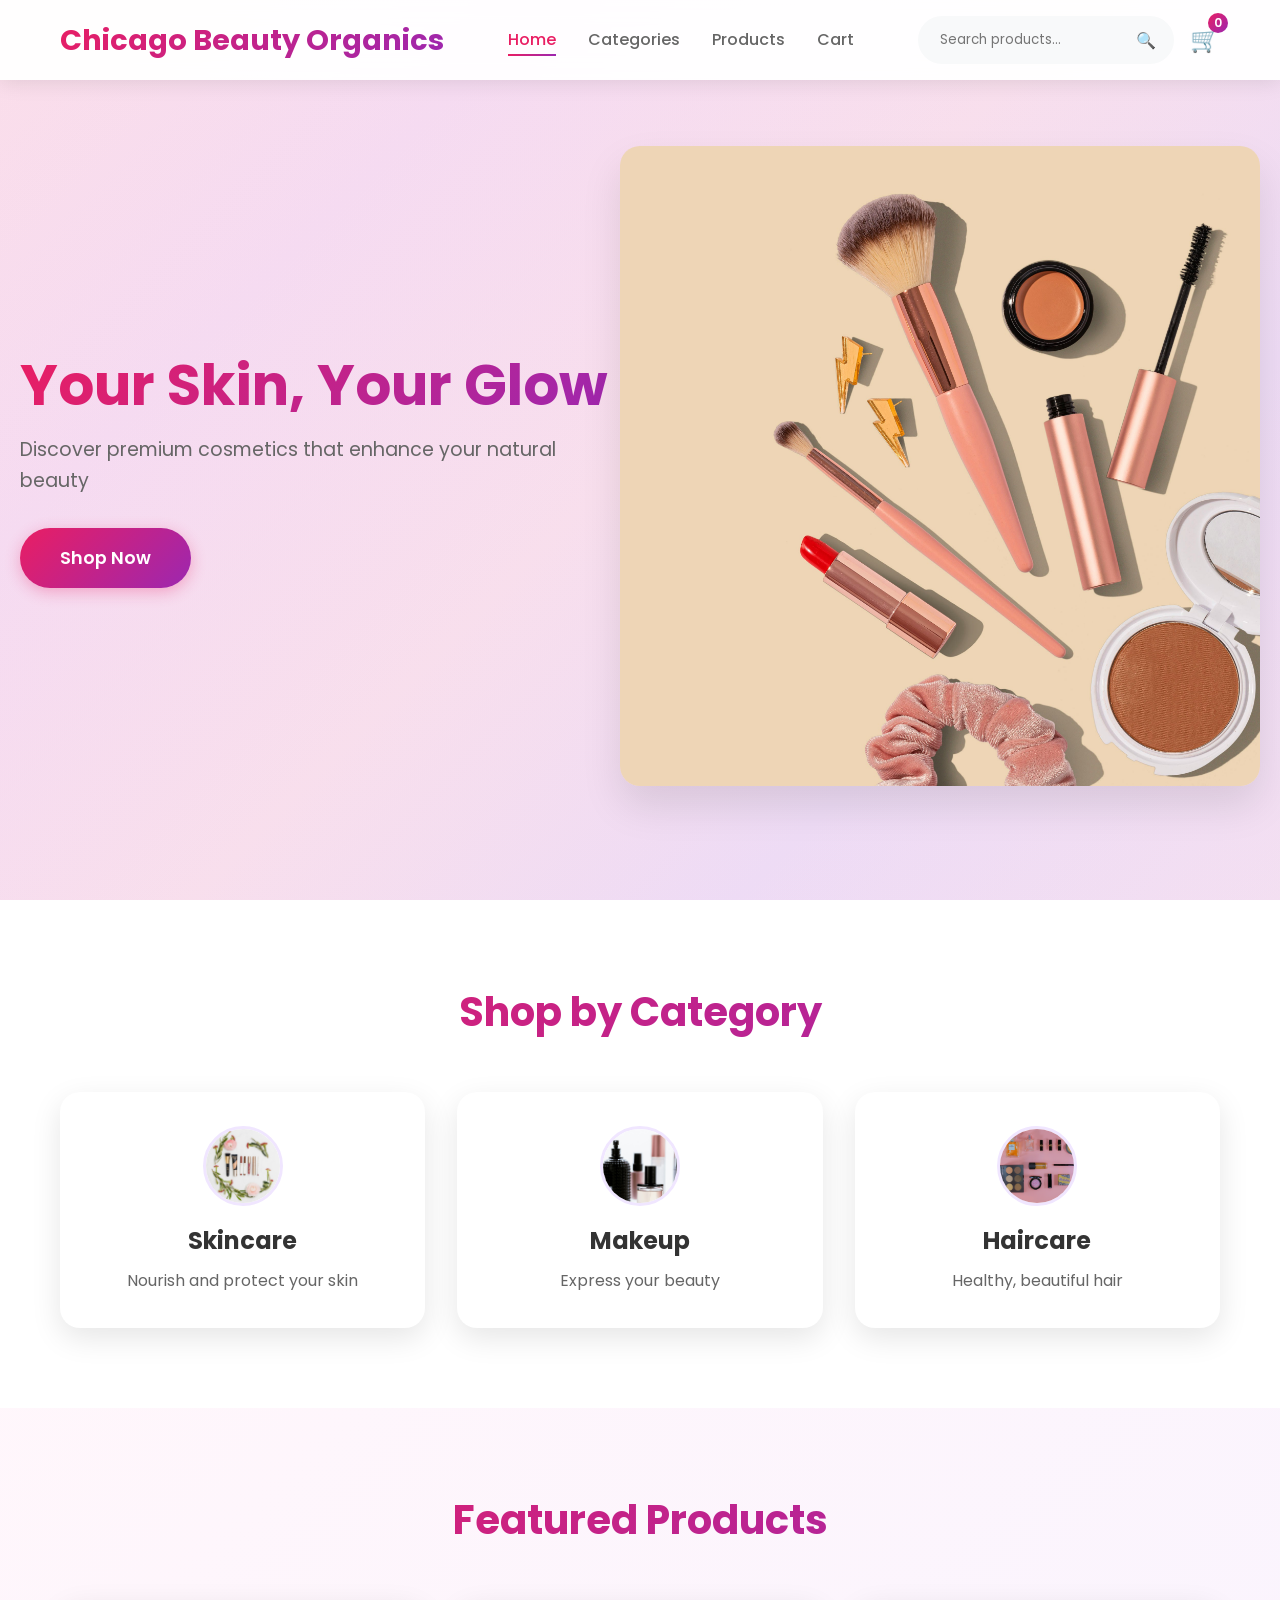
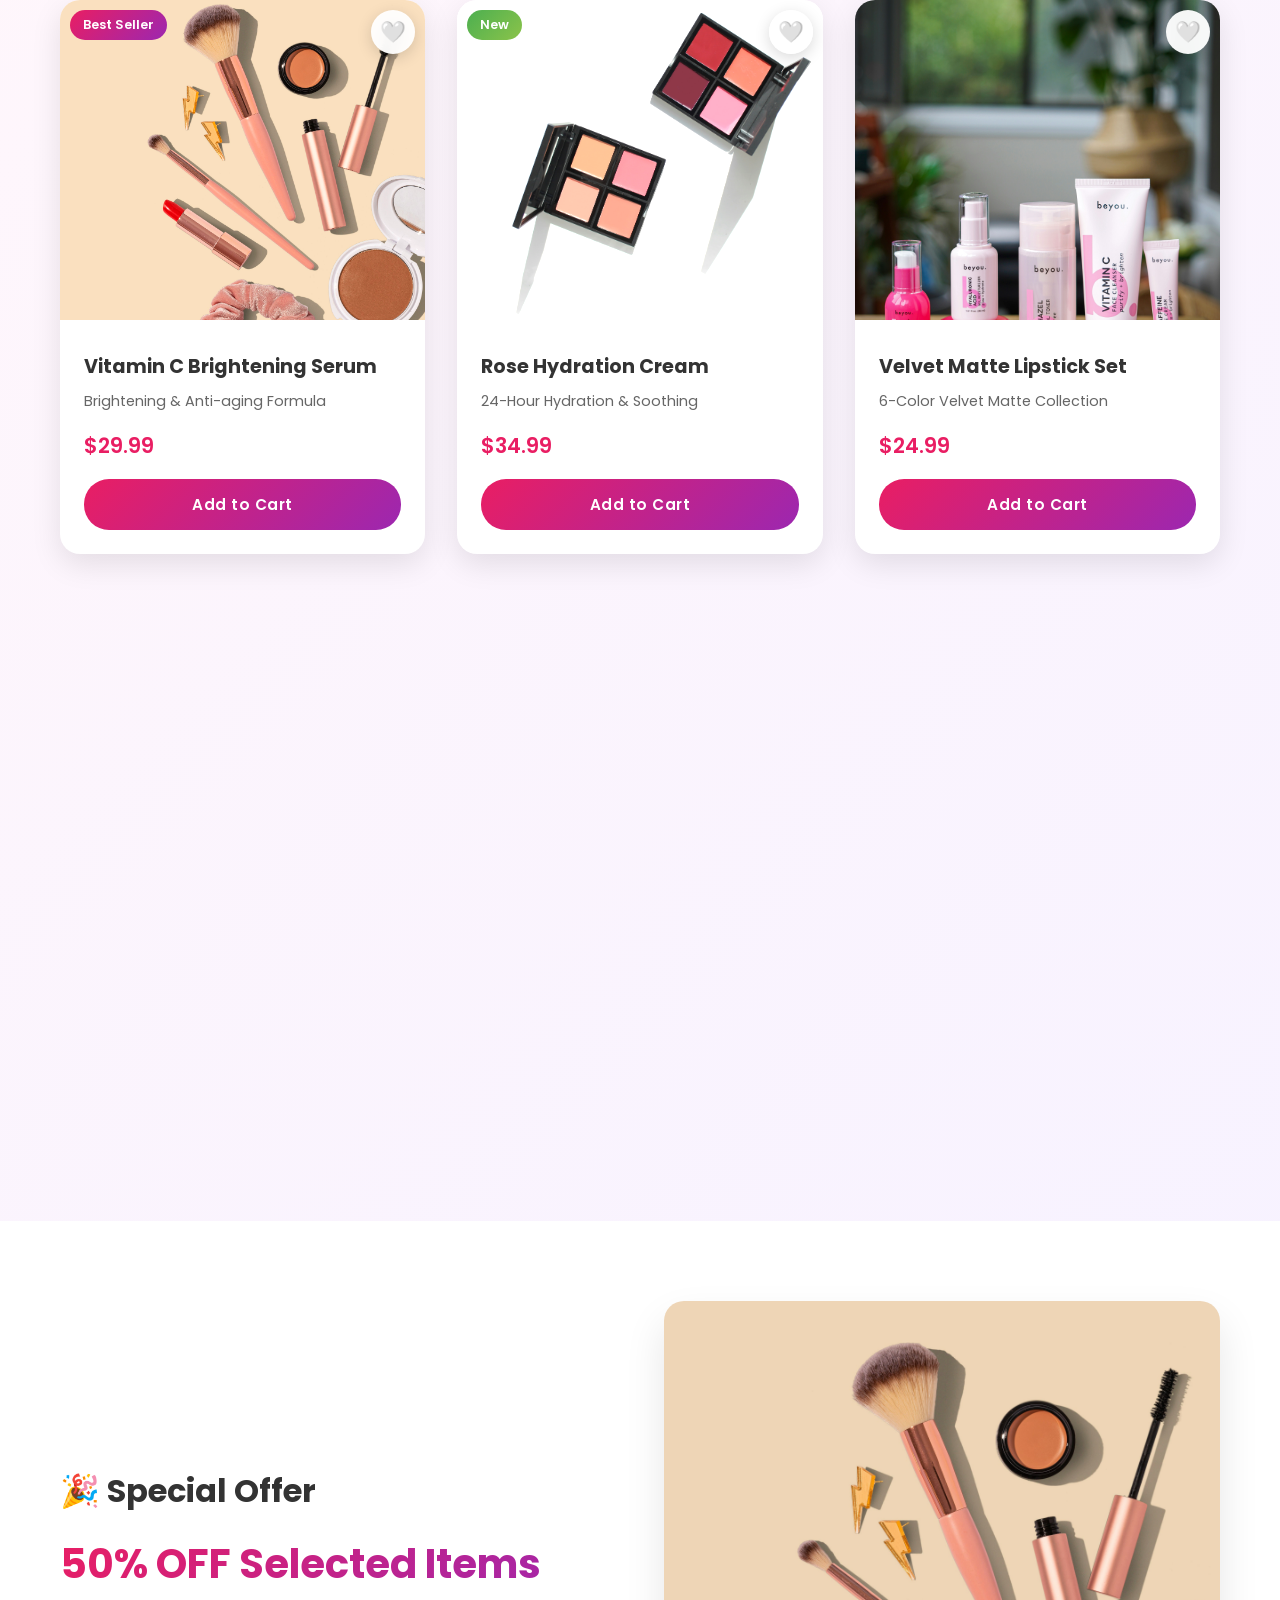
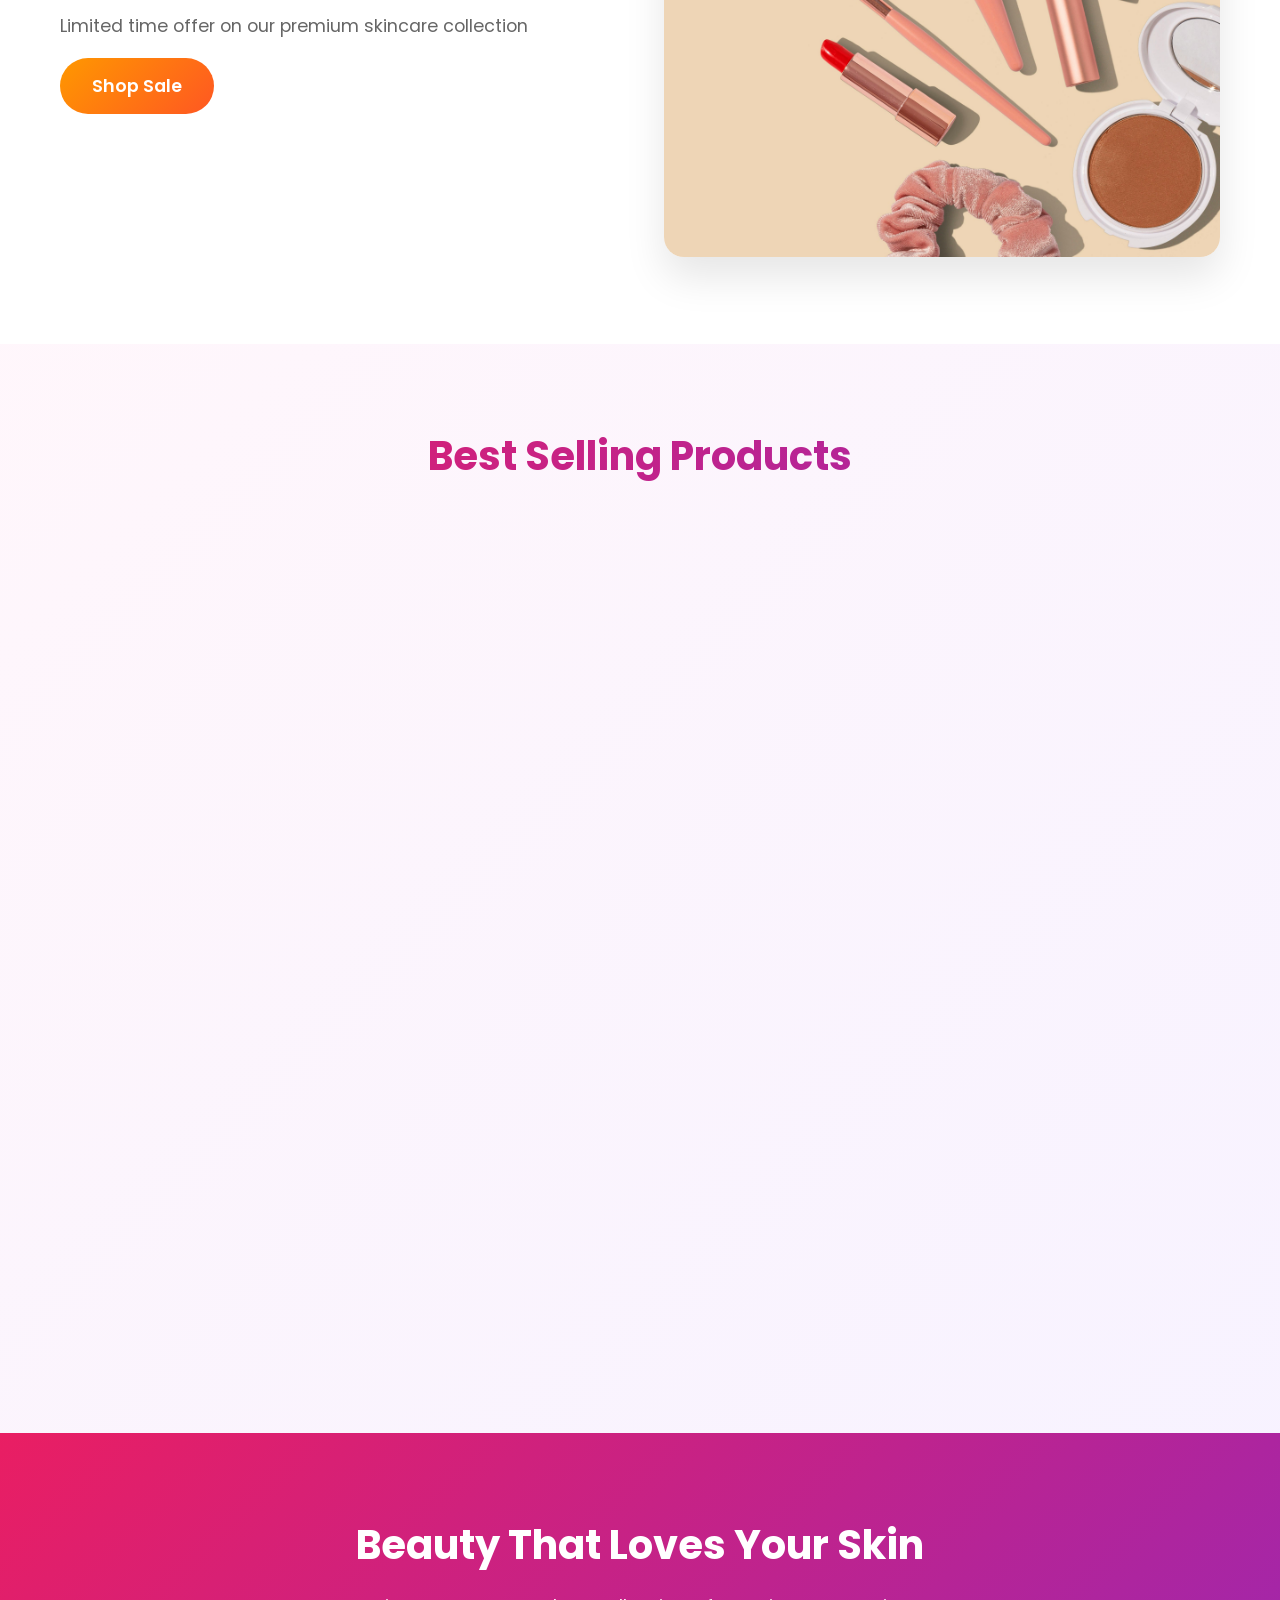
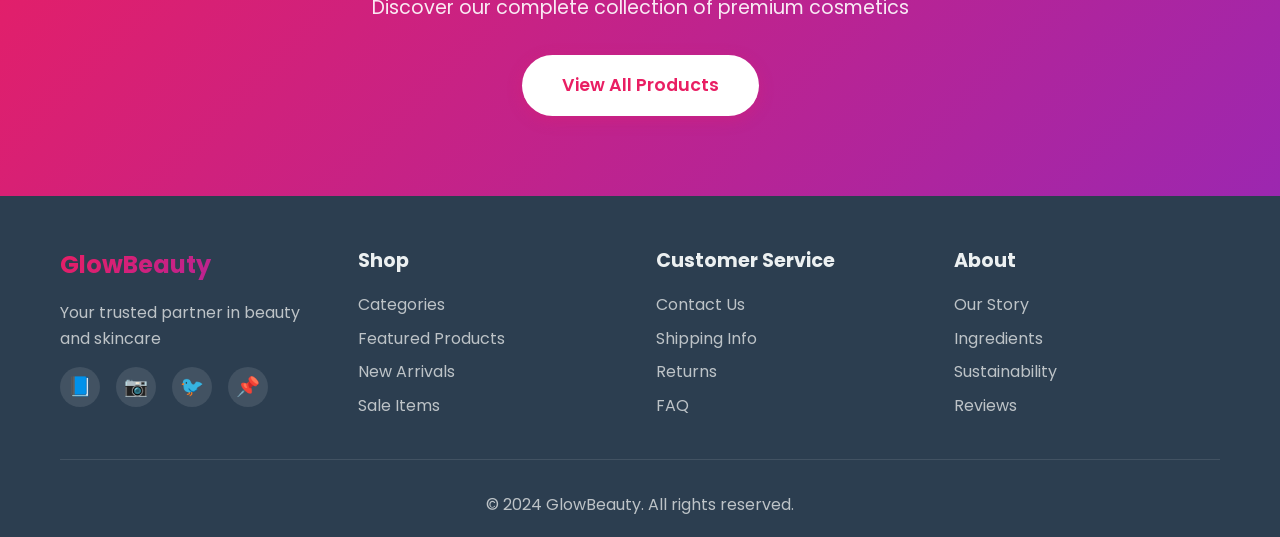
==== commit b3cd8dc0: "chaning name" ====
--- a/index.html
+++ b/index.html
@@ -14,7 +14,9 @@
         <nav class="navbar">
             <div class="nav-container">
                 <div class="logo">
-                    <a href="index.html"><h2>GlowBeauty</h2></a>
+                    <a href="index.html">
+                        <h2>Chicago Beauty Organics
+</h2></a>
                 </div>
                 <ul class="nav-menu">
                     <li><a href="index.html" class="active">Home</a></li>
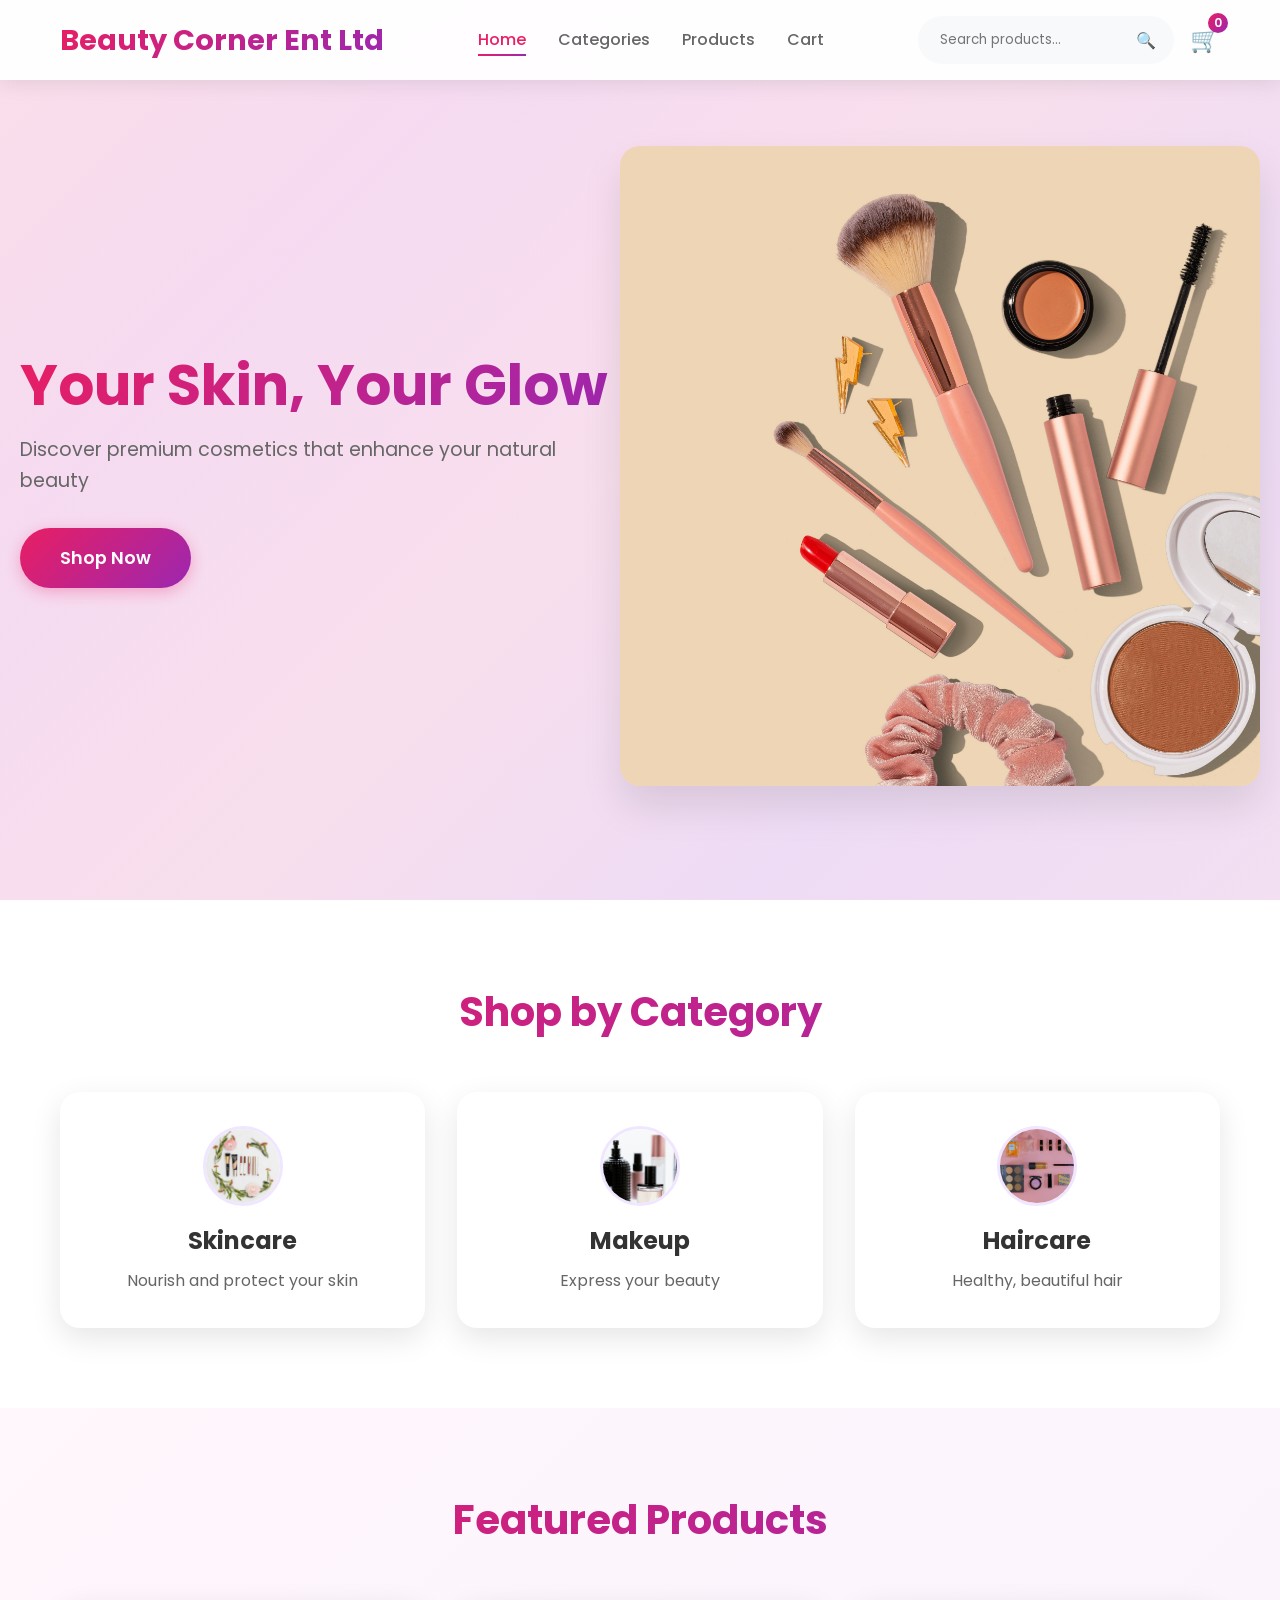
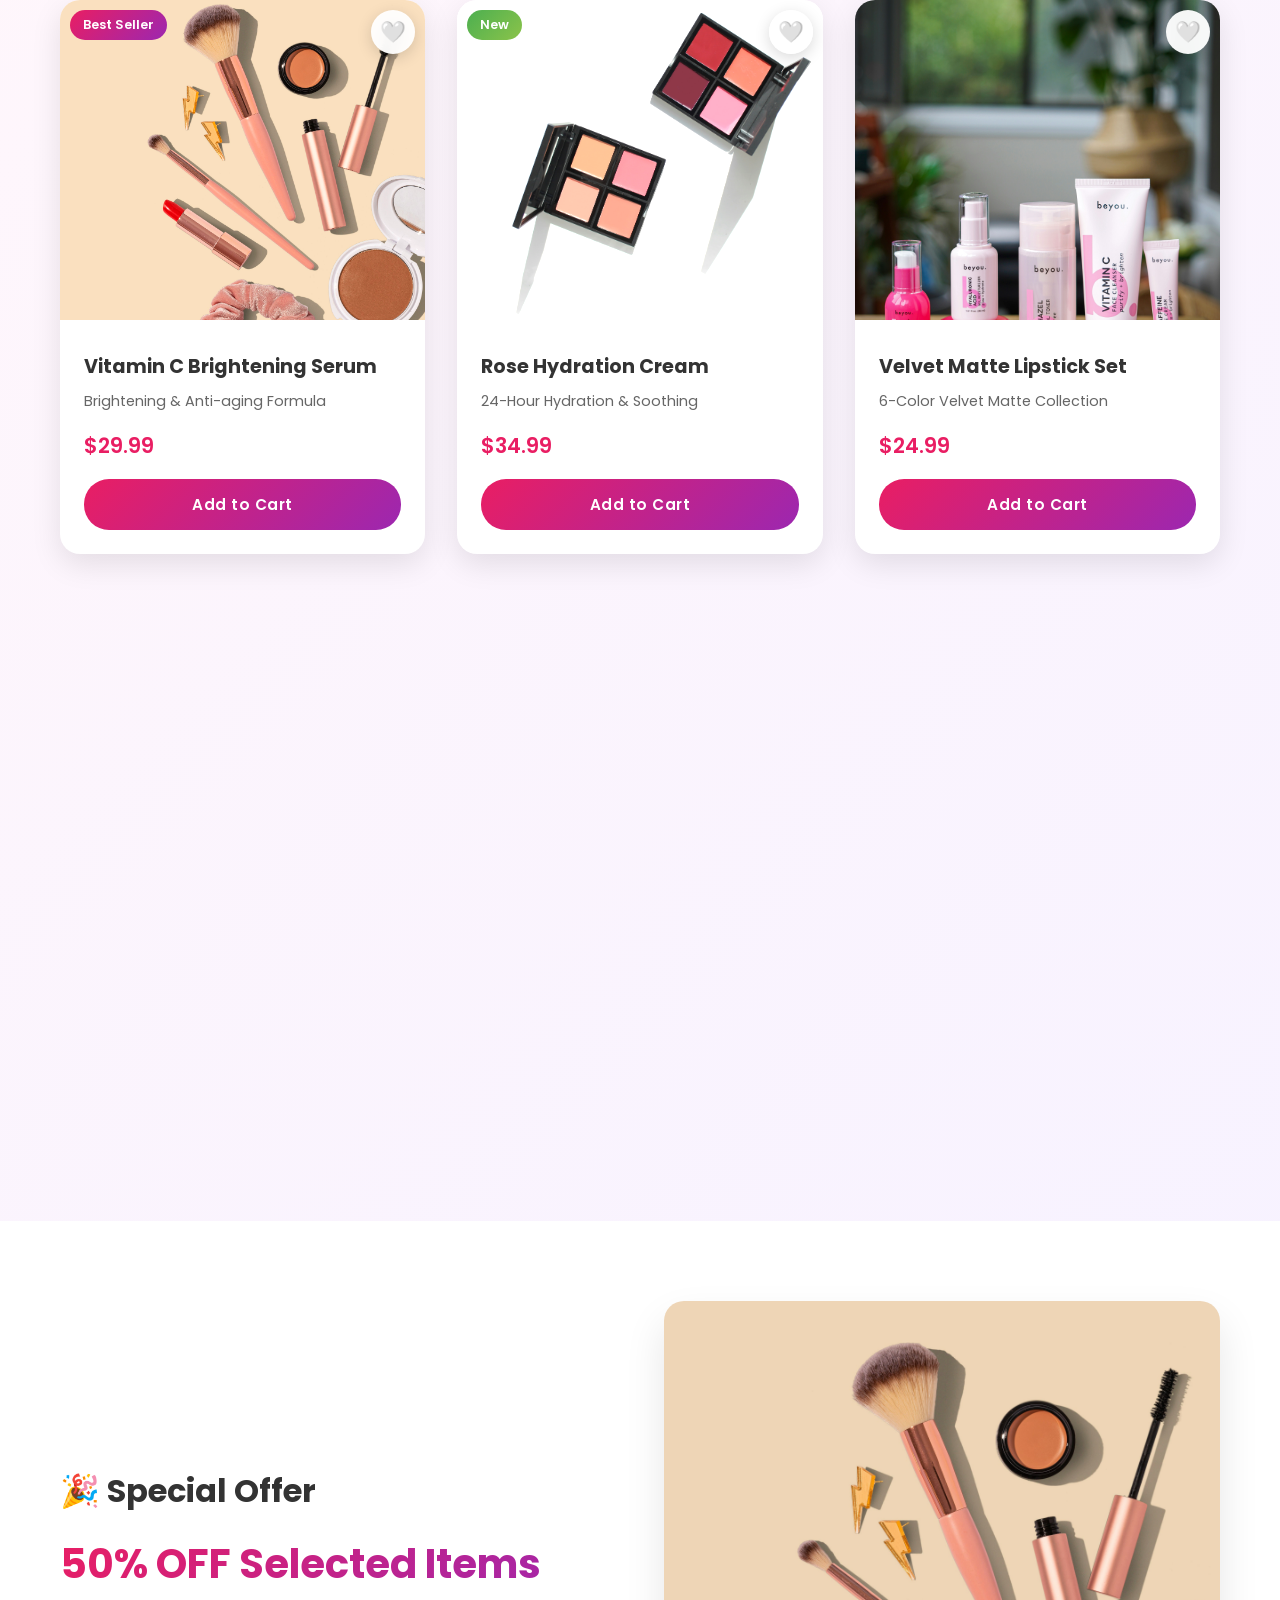
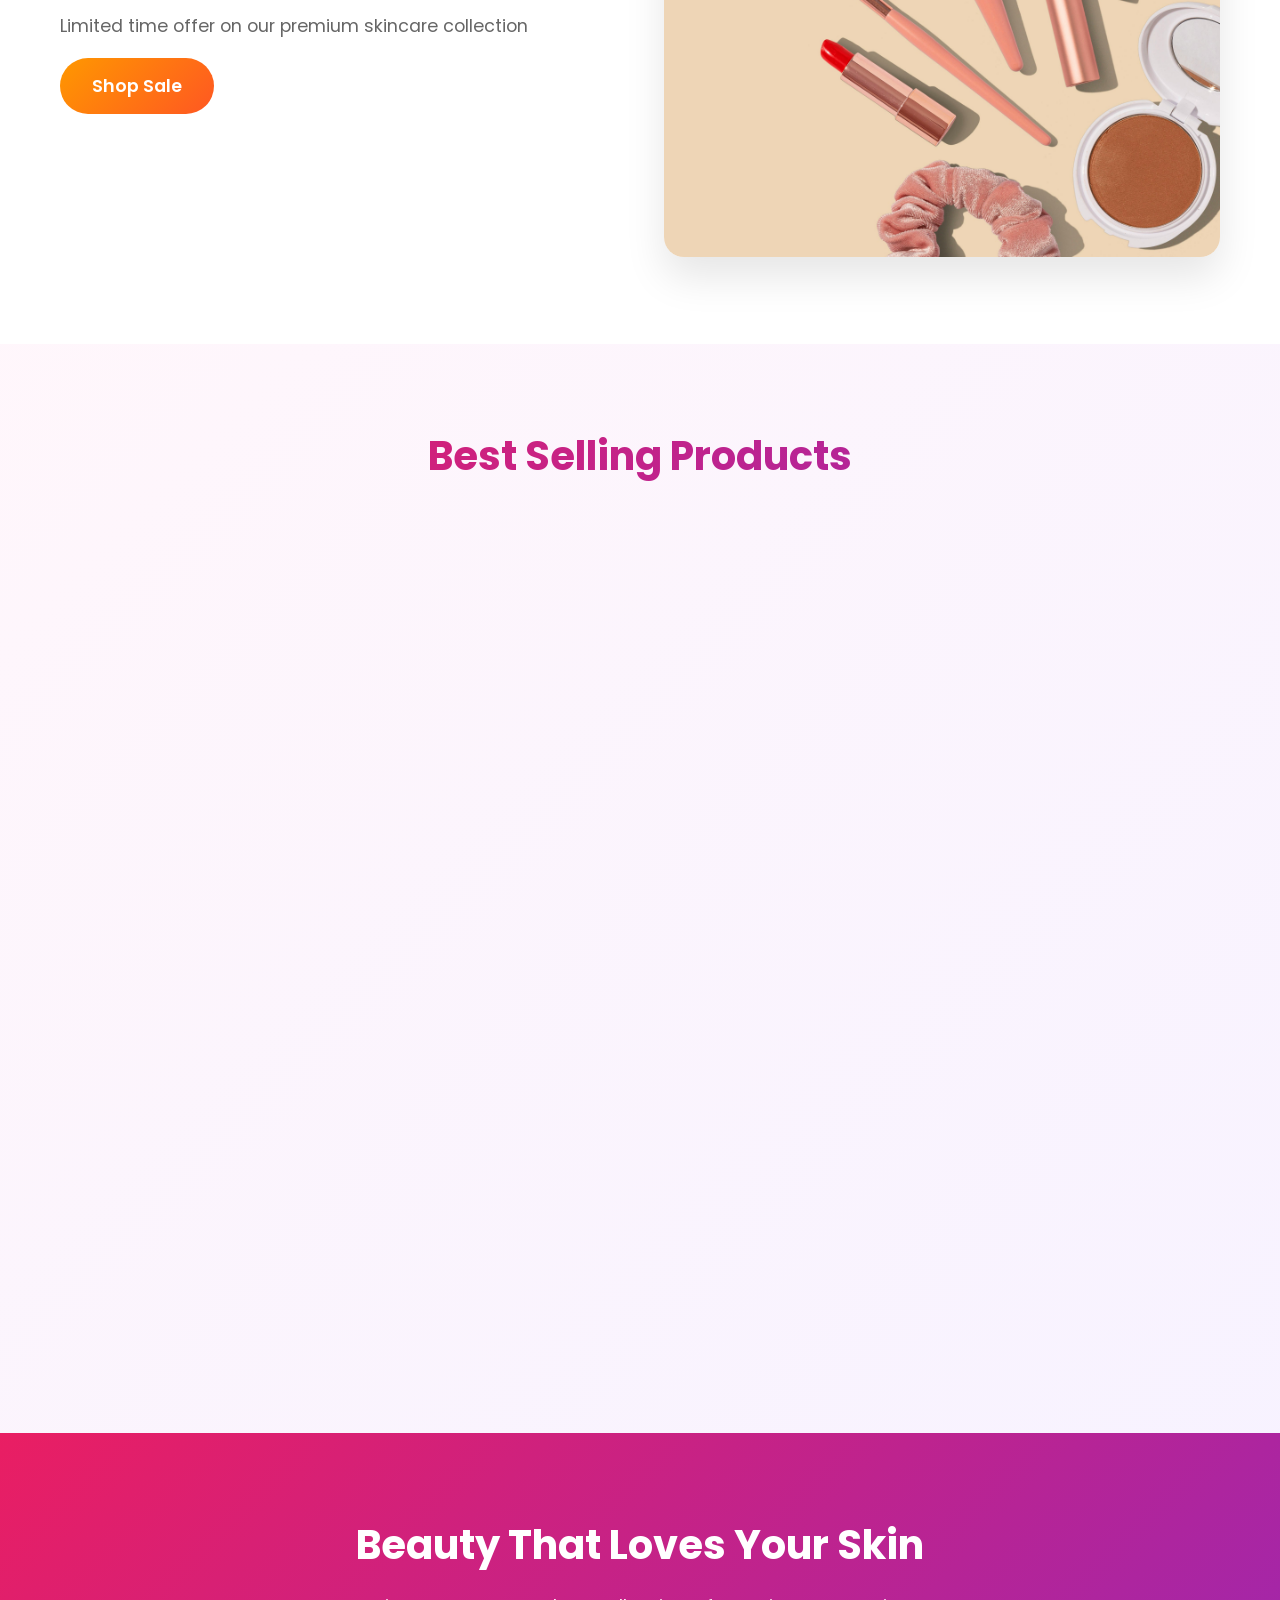
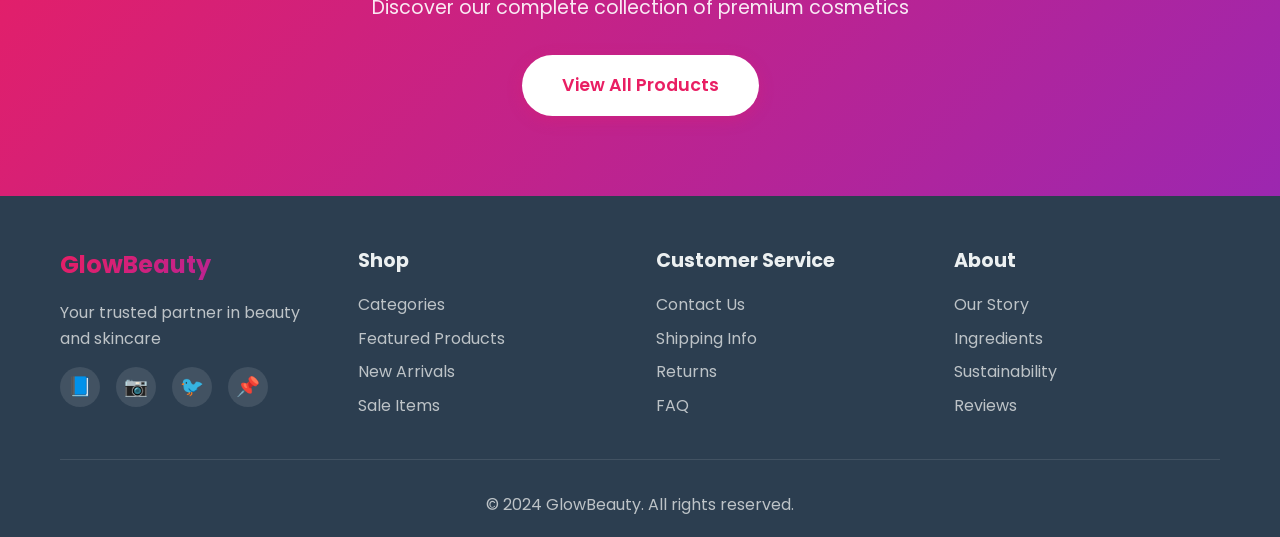
==== commit 32f92304: "chaning name" ====
--- a/index.html
+++ b/index.html
@@ -15,7 +15,8 @@
             <div class="nav-container">
                 <div class="logo">
                     <a href="index.html">
-                        <h2>Chicago Beauty Organics
+                        <h2>Beauty Corner Ent Ltd
+
 </h2></a>
                 </div>
                 <ul class="nav-menu">
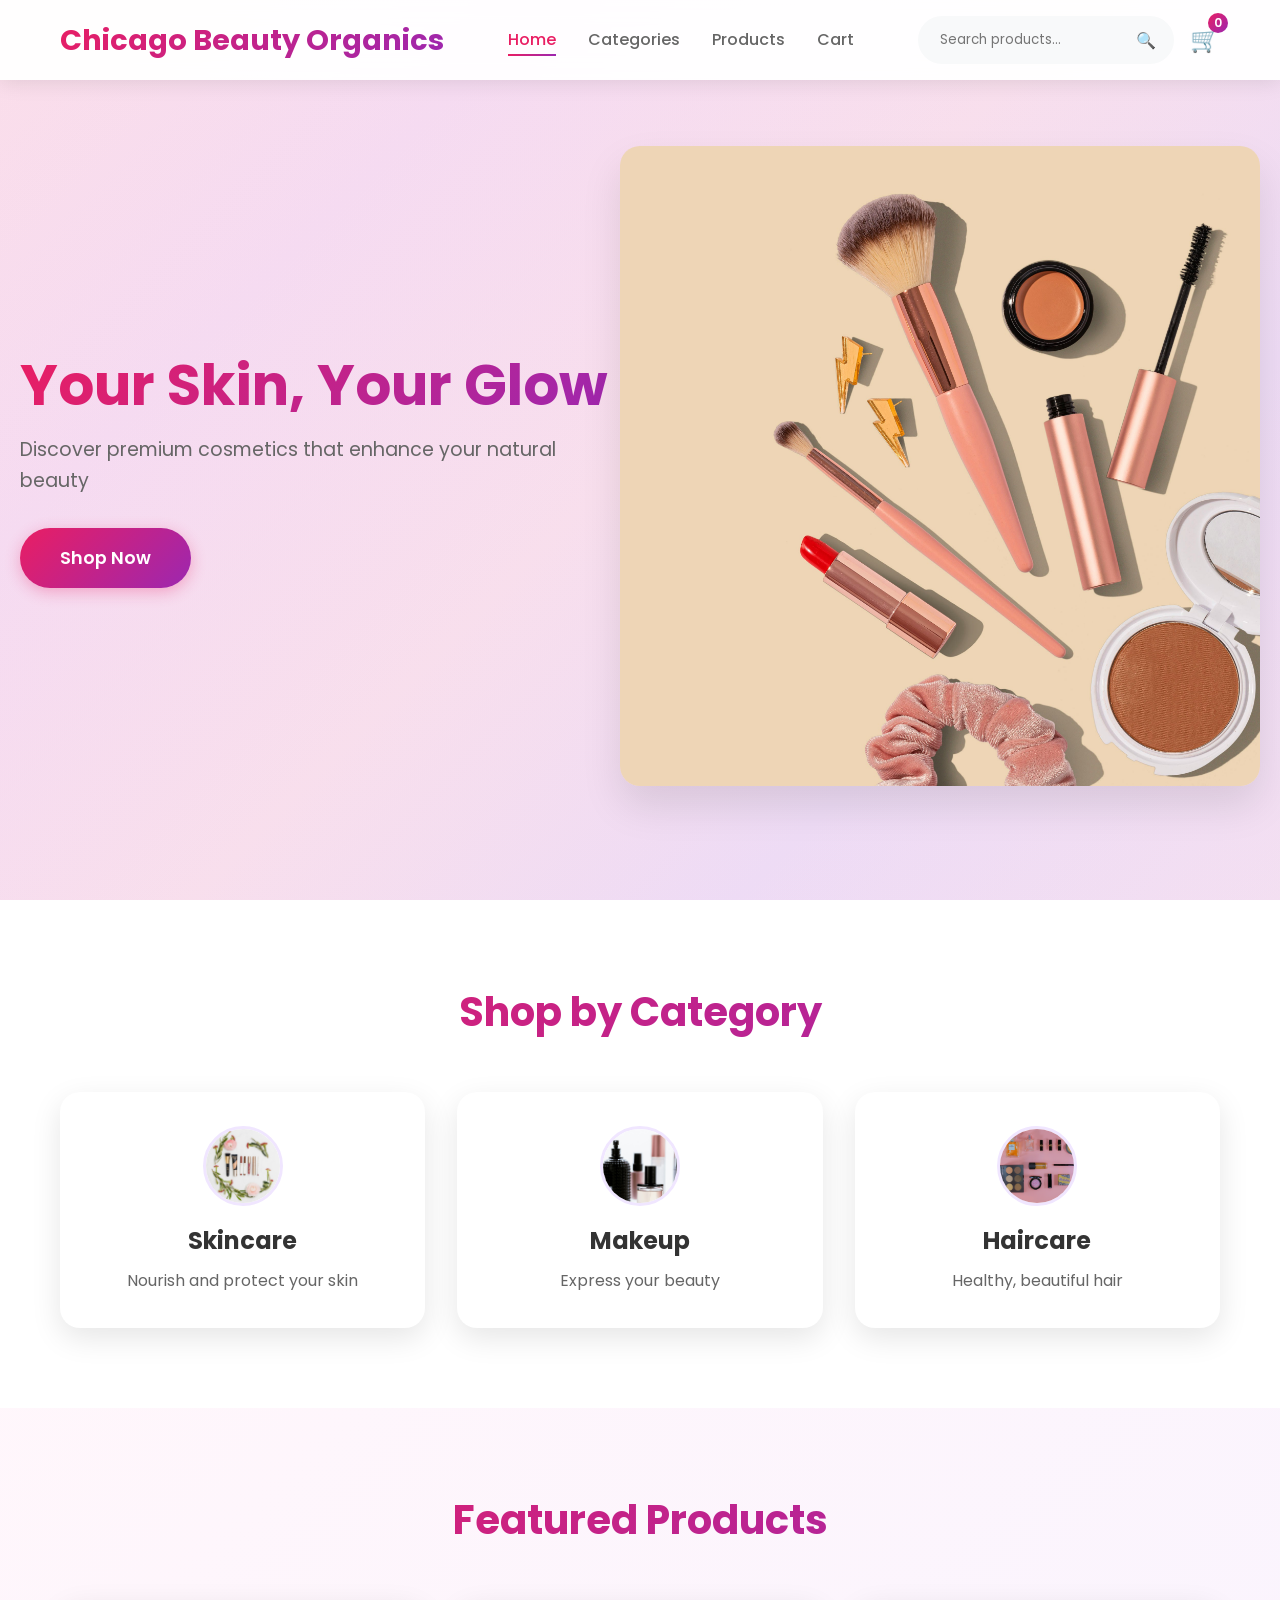
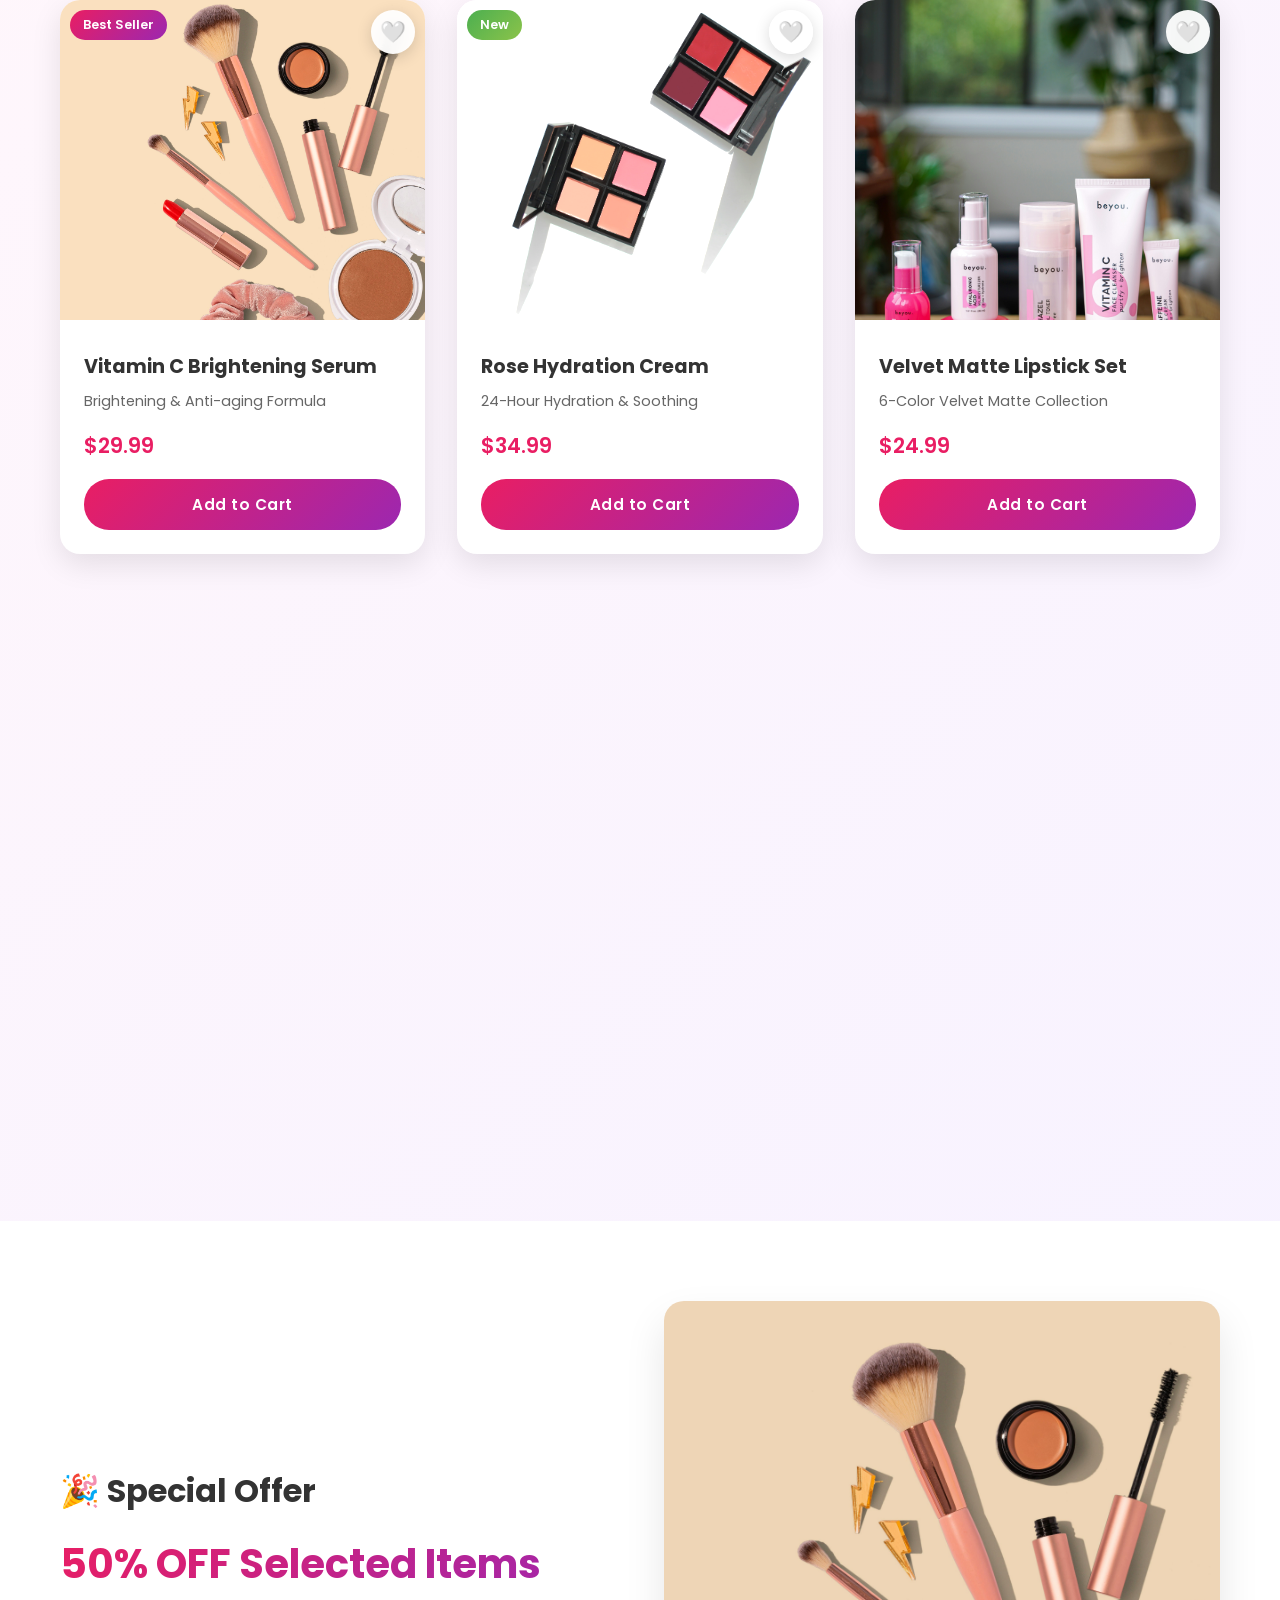
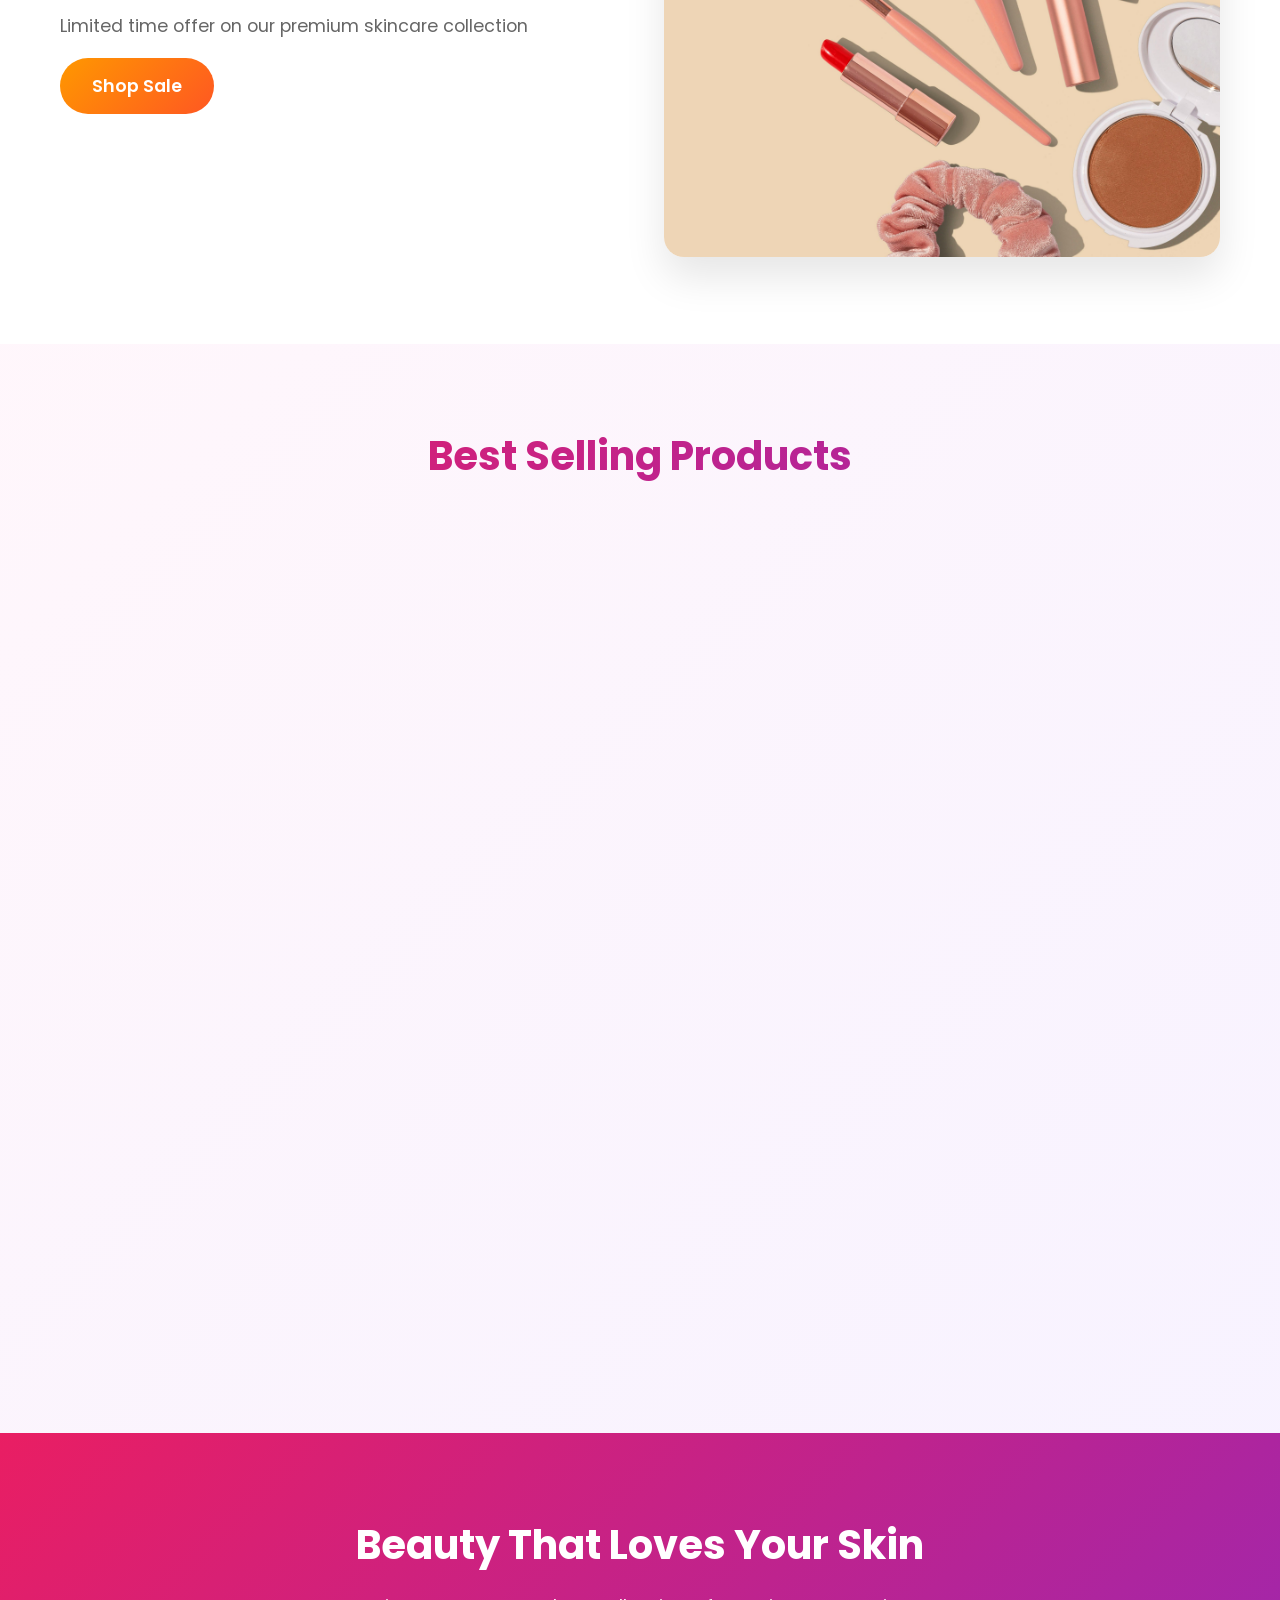
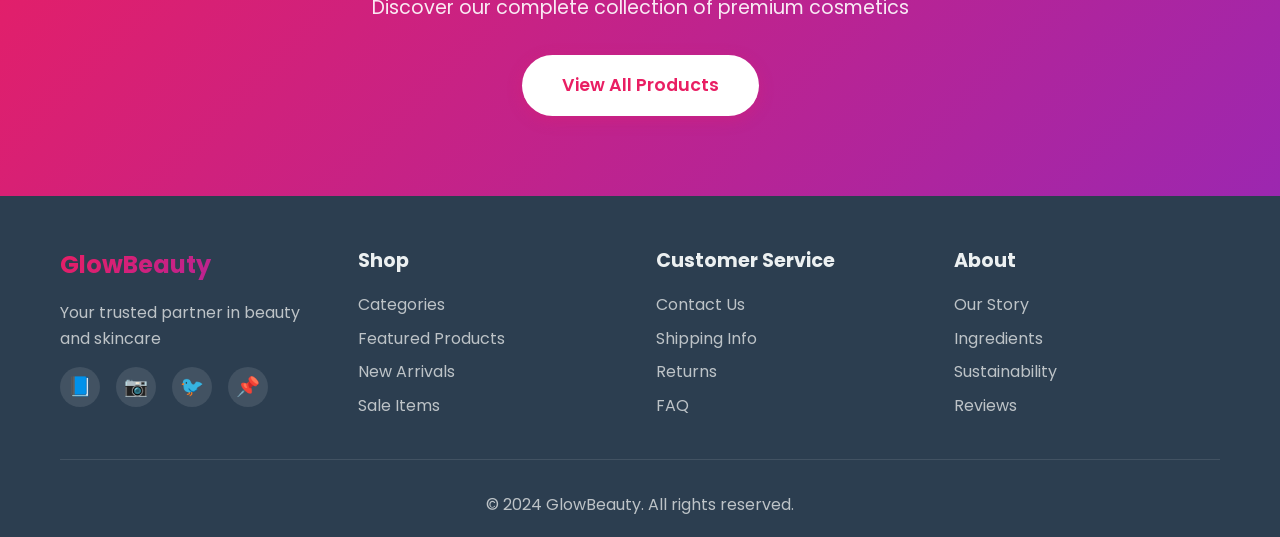
==== commit afe4e691: "chaning name" ====
--- a/index.html
+++ b/index.html
@@ -15,8 +15,7 @@
             <div class="nav-container">
                 <div class="logo">
                     <a href="index.html">
-                        <h2>Beauty Corner Ent Ltd
-
+                        <h2>Chicago Beauty Organics
 </h2></a>
                 </div>
                 <ul class="nav-menu">
